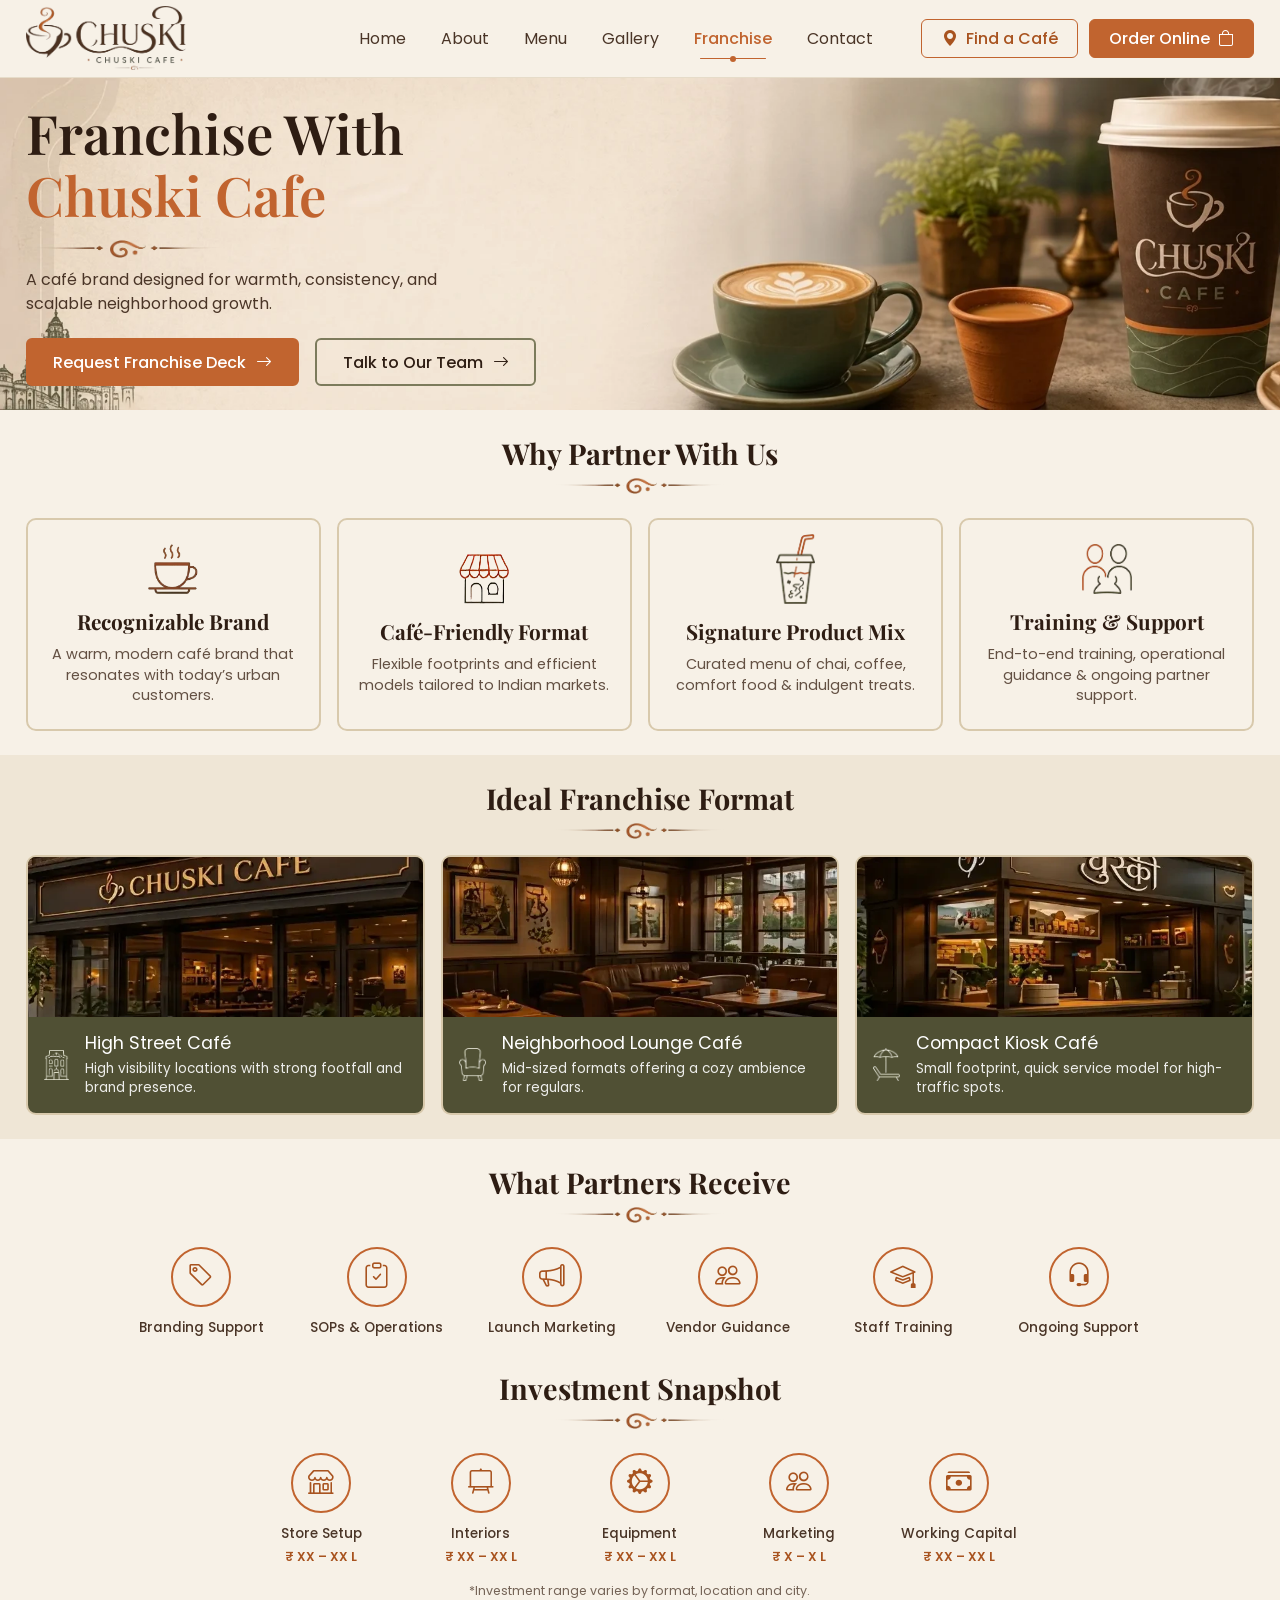
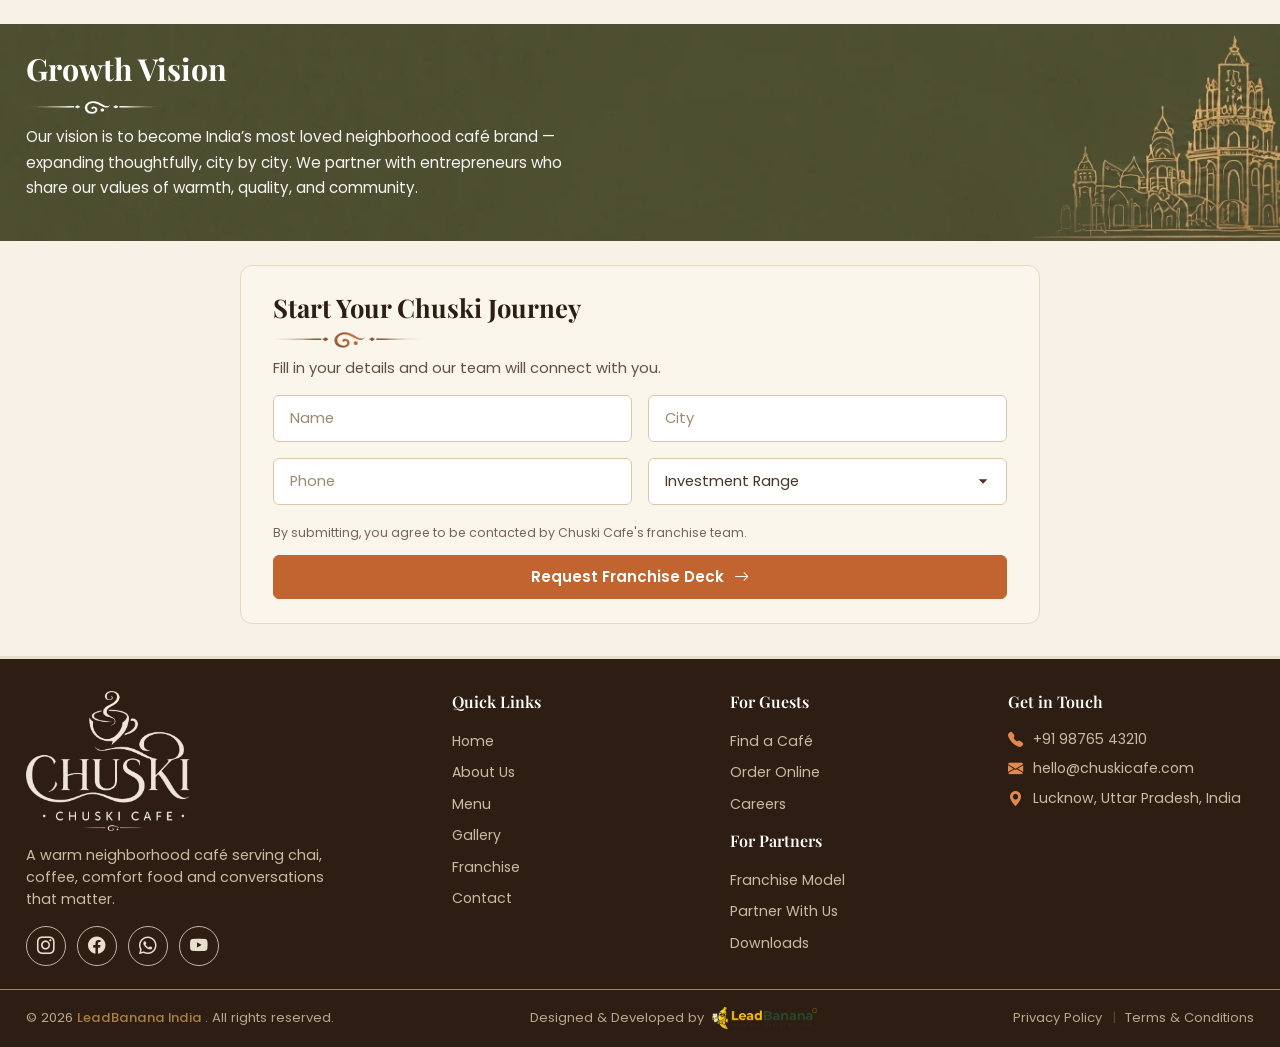
==== franchise.html @ 04b17416 "first commit" ====
<!DOCTYPE html>
<html lang="en">

<head>
    <meta charset="UTF-8">
    <meta name="viewport" content="width=device-width, initial-scale=1.0">
    <title>Franchise - Chuski Cafe</title>

    <!-- Bootstrap Icons only (no Bootstrap CSS framework) -->
    <link rel="stylesheet" href="https://cdn.jsdelivr.net/npm/bootstrap-icons@1.11.3/font/bootstrap-icons.css">

    <!-- Google Fonts -->
    <link rel="preconnect" href="https://fonts.googleapis.com">
    <link
        href="https://fonts.googleapis.com/css2?family=Playfair+Display:wght@600;700;800&family=Poppins:wght@400;500;600;700&display=swap"
        rel="stylesheet">

    <!-- Custom CSS -->
    <link rel="stylesheet" href="style.css">
</head>

<body>

    <!-- ===== HEADER ===== -->
    <header class="site-header">
        <nav class="section-container navbar">

            <!-- Logo -->
            <a class="navbar-brand" href="index.html">
                <img src="images/logo-primary.webp" alt="Chuski Cafe Logo" class="logo-img">
            </a>

            <!-- Mobile toggler -->
            <button class="navbar-toggler" id="navToggler" aria-label="Toggle navigation" aria-expanded="false"
                aria-controls="mainNav">
                <i class="bi bi-list"></i>
            </button>

            <!-- Nav links + actions -->
            <div class="navbar-collapse" id="mainNav">
                <ul class="navbar-nav">
                    <li class="nav-item"><a class="nav-link" href="index.html">Home</a></li>
                    <li class="nav-item"><a class="nav-link" href="about.html">About</a></li>
                    <li class="nav-item"><a class="nav-link" href="menu.html">Menu</a></li>
                    <li class="nav-item"><a class="nav-link" href="gallery.html">Gallery</a></li>
                    <li class="nav-item"><a class="nav-link active" href="franchise.html">Franchise</a></li>
                    <li class="nav-item"><a class="nav-link" href="contact.html">Contact</a></li>
                </ul>

                <div class="header-actions">
                    <a href="#" class="btn btn-find-cafe">
                        <i class="bi bi-geo-alt-fill"></i> Find a Café
                    </a>
                    <a href="#" class="btn btn-order-online">
                        Order Online <i class="bi bi-bag"></i>
                    </a>
                </div>
            </div>

        </nav>
    </header>

    <!-- ===== HERO SECTION ===== -->
    <section class="hero-section">
        <div class="section-container hero-inner">
            <div class="hero-text">
                <h1>Franchise With <br> <span class="text-accent">Chuski Cafe</span></h1>
                <div class="hero-bottom-prop">
                    <img src="images/prop-bottom.webp" alt="">
                </div>
                <p class="hero-desc">
                    A café brand designed for warmth, consistency, and scalable neighborhood growth.
                </p>
                <div class="hero-buttons">
                    <a href="#journey-form" class="btn btn-explore">
                        Request Franchise Deck <i class="bi bi-arrow-right"></i>
                    </a>
                    <a href="#" class="btn btn-franchise">
                        Talk to Our Team <i class="bi bi-arrow-right"></i>
                    </a>
                </div>
            </div>
            <div class="hero-image-space"><!-- hero background image shows here --></div>
        </div>
    </section>

    <!-- ===== Why Partner With Us ===== -->
    <section class="why-section">
        <div class="section-container">

            <h2 class="section-heading">Why Partner With Us</h2>
            <div class="head-bottom-prop">
                <img src="images/prop-bottom.webp" alt="">
            </div>

            <div class="why-grid what-stand-grid">

                <!-- Card 1 -->
                <div class="why-card">
                    <span class="why-icon">
                        <img src="images/about-stand-icon-3.webp" alt="">
                    </span>
                    <h3>Recognizable Brand</h3>
                    <p>A warm, modern café brand that resonates with today’s urban customers.</p>
                </div>

                <!-- Card 2 -->
                <div class="why-card">
                    <span class="why-icon">
                        <img src="images/icon-shop.webp" alt="">
                    </span>
                    <h3>Café-Friendly Format</h3>
                    <p>Flexible footprints and efficient models tailored to Indian markets.</p>
                </div>

                <!-- Card 3 -->
                <div class="why-card">
                    <span class="why-icon why-icon-cup">
                        <img src="images/why-icons-2.webp" alt="">
                    </span>
                    <h3>Signature Product Mix</h3>
                    <p>Curated menu of chai, coffee, comfort food & indulgent treats.</p>
                </div>

                <!-- Card 4 -->
                <div class="why-card">
                    <span class="why-icon">
                        <img src="images/why-icons-3.webp" alt="">
                    </span>
                    <h3>Training & Support</h3>
                    <p>End-to-end training, operational guidance & ongoing partner support.</p>
                </div>

            </div>
        </div>
    </section>

    <!-- ===== Ideal Franchise Format ===== -->
    <section class="menu-section">
        <div class="section-container">

            <h2 class="section-heading">Ideal Franchise Format</h2>
            <div class="head-bottom-prop">
                <img src="images/prop-bottom.webp" alt="">
            </div>

            <div class="menu-grid fr-format-grid">

                <div class="menu-card">
                    <img src="images/fr-format-1.webp" alt="Chai & Tea">
                    <div class="menu-card-content">
                        <div class="menu-icon">
                            <img src="images/fr-format-icon-1.webp" alt="">
                        </div>
                        <div>
                            <h3>High Street Café</h3>
                            <p>High visibility locations with strong footfall and brand presence.</p>
                        </div>
                    </div>
                </div>

                <div class="menu-card">
                    <img src="images/fr-format-2.webp" alt="Coffee & Coolers">
                    <div class="menu-card-content">
                        <div class="menu-icon">
                            <img src="images/fr-format-icon-2.webp" alt="">
                        </div>
                        <div>
                            <h3>Neighborhood Lounge Café</h3>
                            <p>Mid-sized formats offering a cozy ambience for regulars.</p>
                        </div>
                    </div>
                </div>

                <div class="menu-card">
                    <img src="images/fr-format-3.webp" alt="Café Bites">
                    <div class="menu-card-content">
                        <div class="menu-icon">
                            <img src="images/fr-format-icon-3.webp" alt="">
                        </div>
                        <div>
                            <h3>Compact Kiosk Café</h3>
                            <p>Small footprint, quick service model for high-traffic spots.</p>
                        </div>
                    </div>
                </div>

            </div>

        </div>
    </section>

    <!-- ===== WHAT PARTNERS RECEIVE / INVESTMENT SNAPSHOT ===== -->
    <section class="partners-section">
        <div class="section-container">

            <div class="partners-receive">
                <h2 class="section-heading">What Partners Receive</h2>
                <div class="head-bottom-prop">
                    <img src="images/prop-bottom.webp" alt="">
                </div>

                <div class="partners-grid">
                    <div class="partner-item">
                        <span class="partner-icon"><i class="bi bi-tag"></i></span>
                        <p>Branding Support</p>
                    </div>
                    <div class="partner-item">
                        <span class="partner-icon"><i class="bi bi-clipboard-check"></i></span>
                        <p>SOPs &amp; Operations</p>
                    </div>
                    <div class="partner-item">
                        <span class="partner-icon"><i class="bi bi-megaphone"></i></span>
                        <p>Launch Marketing</p>
                    </div>
                    <div class="partner-item">
                        <span class="partner-icon"><i class="bi bi-people"></i></span>
                        <p>Vendor Guidance</p>
                    </div>
                    <div class="partner-item">
                        <span class="partner-icon"><i class="bi bi-mortarboard"></i></span>
                        <p>Staff Training</p>
                    </div>
                    <div class="partner-item">
                        <span class="partner-icon"><i class="bi bi-headset"></i></span>
                        <p>Ongoing Support</p>
                    </div>
                </div>
            </div>

            <div class="investment-snapshot">
                <h2 class="section-heading">Investment Snapshot</h2>
                <div class="head-bottom-prop">
                    <img src="images/prop-bottom.webp" alt="">
                </div>

                <div class="partners-grid investment-grid">
                    <div class="partner-item">
                        <span class="partner-icon"><i class="bi bi-shop"></i></span>
                        <p>Store Setup</p>
                        <span class="partner-price">₹ XX – XX L</span>
                    </div>
                    <div class="partner-item">
                        <span class="partner-icon"><i class="bi bi-easel2"></i></span>
                        <p>Interiors</p>
                        <span class="partner-price">₹ XX – XX L</span>
                    </div>
                    <div class="partner-item">
                        <span class="partner-icon"><i class="bi bi-gear-wide-connected"></i></span>
                        <p>Equipment</p>
                        <span class="partner-price">₹ XX – XX L</span>
                    </div>
                    <div class="partner-item">
                        <span class="partner-icon"><i class="bi bi-people"></i></span>
                        <p>Marketing</p>
                        <span class="partner-price">₹ X – X L</span>
                    </div>
                    <div class="partner-item">
                        <span class="partner-icon"><i class="bi bi-cash-stack"></i></span>
                        <p>Working Capital</p>
                        <span class="partner-price">₹ XX – XX L</span>
                    </div>
                </div>

                <p class="investment-note">*Investment range varies by format, location and city.</p>
            </div>

        </div>
    </section>

    <!-- ===== Growth Vision ===== -->
    <section class="future-section fr-growth-section">
        <div class="future-overlay"></div>

        <div class="section-container future-container">

            <div class="future-content">
                <h2>Growth Vision</h2>
                <div class="head-bottom-prop">
                    <img src="images/prop-bottom-white.webp" alt="">
                </div>
                <p>Our vision is to become India’s most loved neighborhood café brand — expanding thoughtfully, city by
                    city. We partner with entrepreneurs who share our values of warmth, quality, and community.</p>
            </div>

        </div>
    </section>

    <!-- ===== START YOUR CHUSKI JOURNEY (FORM) ===== -->
    <section class="journey-section">
        <div class="section-container">
            <div class="journey-card">

                <div class="journey-intro">
                    <h2>Start Your Chuski Journey</h2>
                    <div class="head-bottom-prop">
                        <img src="images/prop-bottom.webp" alt="">
                    </div>
                    <p>Fill in your details and our team will connect with you.</p>
                </div>

                <form class="journey-form" id="journey-form">
                    <div class="journey-form-inputs">
                        <input type="text" name="name" placeholder="Name" required>
                        <input type="text" name="city" placeholder="City" required>
                        <input type="tel" name="phone" placeholder="Phone" required>
                        <select name="investment_range" required>
                            <option value="" disabled selected>Investment Range</option>
                            <option value="10-20">₹10L – ₹20L</option>
                            <option value="20-35">₹20L – ₹35L</option>
                            <option value="35-50">₹35L – ₹50L</option>
                            <option value="50+">₹50L+</option>
                        </select>
                    </div>

                    <div>
                        <p class="journey-note">By submitting, you agree to be contacted by Chuski Cafe's franchise team.
                        </p>
    
                        <button type="submit" class="btn btn-request-deck">
                            Request Franchise Deck <i class="bi bi-arrow-right"></i>
                        </button>
                    </div>
                </form>

            </div>
        </div>
    </section>

    <!-- ===== FOOTER ===== -->
    <footer class="site-footer">
        <div class="section-container footer-top">

            <div class="footer-brand">
                <img src="images/logo-secondry-2.webp" alt="Chuski Cafe Logo" class="footer-logo">
                <p>A warm neighborhood café serving chai, coffee, comfort food and conversations that matter.</p>
                <div class="social-icons">
                    <a href="#"><i class="bi bi-instagram"></i></a>
                    <a href="#"><i class="bi bi-facebook"></i></a>
                    <a href="#"><i class="bi bi-whatsapp"></i></a>
                    <a href="#"><i class="bi bi-youtube"></i></a>
                </div>
            </div>

            <div class="footer-col">
                <h4>Quick Links</h4>
                <ul>
                    <li><a href="#">Home</a></li>
                    <li><a href="#">About Us</a></li>
                    <li><a href="#">Menu</a></li>
                    <li><a href="#">Gallery</a></li>
                    <li><a href="#">Franchise</a></li>
                    <li><a href="#">Contact</a></li>
                </ul>
            </div>

            <div class="footer-col">
                <h4>For Guests</h4>
                <ul>
                    <li><a href="#">Find a Café</a></li>
                    <li><a href="#">Order Online</a></li>
                    <li><a href="#">Careers</a></li>
                </ul>
                <h4 style="margin-top: 14px;">For Partners</h4>
                <ul>
                    <li><a href="#">Franchise Model</a></li>
                    <li><a href="#">Partner With Us</a></li>
                    <li><a href="#">Downloads</a></li>
                </ul>
            </div>

            <div class="footer-col footer-contact">
                <h4>Get in Touch</h4>
                <ul class="footer-contact-list">
                    <li><i class="bi bi-telephone-fill"></i> +91 98765 43210</li>
                    <li><i class="bi bi-envelope-fill"></i> hello@chuskicafe.com</li>
                    <li><i class="bi bi-geo-alt-fill"></i> Lucknow, Uttar Pradesh, India</li>
                </ul>
            </div>

        </div>

        <div class="footer-bottom">
            <div class="section-container footer-bottom-inner">
                <!-- Left: copyright -->
                <p>
                    © 2026
                    <a href="https://leadbanana.in/" target="_blank" rel="noopener noreferrer"
                        class="footer-bottom-link">
                        LeadBanana India
                    </a>
                    . All rights reserved.
                </p>

                <!-- Middle: developed by -->
                <a href="https://leadbanana.in/" target="_blank" rel="noopener noreferrer"
                    class="footer-bottom-developedBy">
                    <p>Designed & Developed by</p>
                    <img src="images/leadbanana-logo.webp" alt="LeadBanana" />
                </a>
                <div class="footer-legal">
                    <a href="#">Privacy Policy</a>
                    <span>|</span>
                    <a href="#">Terms &amp; Conditions</a>
                </div>
            </div>
        </div>
    </footer>


    <!-- for navbar toggle -->
    <script>
        const navToggler = document.getElementById('navToggler');
        const mainNav = document.getElementById('mainNav');

        navToggler.addEventListener('click', () => {
            mainNav.classList.toggle('show');
            const expanded = mainNav.classList.contains('show');
            navToggler.setAttribute('aria-expanded', expanded);
        });

        // Close mobile menu when a nav link is clicked
        document.querySelectorAll('#mainNav .nav-link').forEach(link => {
            link.addEventListener('click', () => {
                mainNav.classList.remove('show');
                navToggler.setAttribute('aria-expanded', 'false');
            });
        });
    </script>
</body>

</html>
---- style.css ----
/* =========================================
   CHUSKI CAFE — Root Variables
========================================= */
:root {
  --cream: #F7F1E7;
  --cream-dark: #EFE6D6;
  --brown-dark: #2E1D13;
  --brown-text: #4A3527;
  --terracotta: #C1642F;
  --terracotta-dark: #A8531F;
  --terracotta-light: #E08A4F;
  --white: #FFFFFF;

  --font-display: 'Playfair Display', serif;
  --font-body: 'Poppins', sans-serif;
}

* {
  box-sizing: border-box;
}

body {
  font-family: var(--font-body);
  color: var(--brown-text);
  margin: 0;
  padding: 0;
  overflow-x: hidden;
}

a {
  text-decoration: none;
}

ul {
  list-style: none;
  margin: 0;
  padding: 0;
}

img {
  max-width: 100%;
  display: block;
}

.btn {
  cursor: pointer;
  border: none;
  font-family: var(--font-body);
}

/* ---------- Layout container ---------- */
.section-container {
  width: 96%;
  max-width: 1350px;
  margin: auto;
}

.section-heading {
  font-family: var(--font-display);
  font-weight: 700;
  font-size: 1.8rem;
  color: var(--brown-dark);
  text-align: center;
  margin: 0 0 0.4rem;
}
 
.head-bottom-prop {
    width: 170px;
    margin: auto;
}

.head-bottom-prop img {
    width: 100%;
}

#journey-form {
  scroll-behavior: smooth;
  scroll-margin-top: 140px;
}

/* =========================================
   HEADER
========================================= */
.site-header {
  background-color: var(--cream);
  border-bottom: 1px solid #e6dcc9;
  position: relative;
  z-index: 100;
}

.navbar {
  display: flex;
  align-items: center;
  justify-content: space-between;
  flex-wrap: wrap;
  padding: 0.4rem 0;
  position: relative;
}

.navbar-brand {
  display: flex;
  align-items: center;
  order: 1;
}

.logo-img {
  height: 64px;
  width: auto;
  object-fit: contain;
}

/* Nav collapse wrapper (links + actions) */
.navbar-collapse {
  display: flex;
  align-items: center;
  justify-content: flex-end;
  gap: 2rem;
  flex: 1;
  order: 2;
}

.navbar-nav {
  display: flex;
  align-items: center;
  gap: 0.2rem;
}

.nav-link {
  font-family: var(--font-body);
  font-weight: 400;
  font-size: 1rem;
  color: var(--brown-text);
  padding: 0.4rem 1rem;
  position: relative;
  transition: all 0.25s ease;
  display: inline-block;
}

.nav-link:hover {
  color: var(--terracotta);
}

.nav-link.active {
  color: var(--terracotta);
  font-weight: 500;
}

.nav-link.active::after {
  content: "";
  position: absolute;
  left: 50%;
  bottom: -2px;
  transform: translateX(-50%);
  width: 60%;
  height: 1px;
  background-color: var(--terracotta);
  border-radius: 2px;
}

.nav-link.active::before {
  content: "";
  position: absolute;
  left: 50%;
  bottom: -4.5px;
  transform: translateX(-50%);
  width: 6px;
  height: 6px;
  background-color: var(--terracotta);
  border-radius: 50%;
}

/* Header action buttons */
.header-actions {
  display: flex;
  align-items: center;
  gap: 0.7rem;
}

.btn-find-cafe {
  border: 1px solid var(--terracotta);
  color: var(--terracotta-dark);
  background: transparent;
  font-weight: 500;
  font-size: 1rem;
  padding: 0.4rem 1.2rem;
  border-radius: 6px;
  display: inline-flex;
  align-items: center;
  gap: 0.5rem;
  white-space: nowrap;
  transition: all 0.25s ease;
}

.btn-find-cafe:hover {
  background-color: var(--terracotta);
  color: var(--white);
}

.btn-order-online {
  background-color: var(--terracotta);
  color: var(--white);
  font-weight: 500;
  font-size: 1rem;
  padding: 0.4rem 1.2rem;
  border-radius: 6px;
  display: inline-flex;
  align-items: center;
  justify-content: center;
  gap: 0.5rem;
  white-space: nowrap;
  transition: all 0.25s ease;
  border: 1px solid var(--terracotta);
}

.btn-order-online:hover {
  background-color: var(--terracotta-dark);
  border-color: var(--terracotta-dark);
  color: var(--white);
}

/* Mobile toggler button (hidden on desktop) */
.navbar-toggler {
  display: none;
  border: none;
  font-size: 1.8rem;
  color: var(--terracotta-dark);
  background: transparent;
  padding: 0.2rem 0.4rem;
  order: 3;
  z-index: 10;
}


@media (max-width: 1100px) {
  .navbar-toggler {
    display: block;
  }

  /* Collapse menu drops to its own full-width row instead of
     squeezing into the same row as the logo + toggler */
  .navbar-collapse {
    display: none;
    flex-direction: column;
    align-items: stretch;
    gap: 1rem;
    width: 100%;
    flex: 0 0 100%;
    background-color: var(--cream);
    padding: 1rem 0.5rem 1.5rem;
    border-top: 1px solid #e6dcc9;
    margin-top: 0.8rem;
    order: 4;
  }

  .navbar-collapse.show {
    display: flex;
  }

  .navbar-nav {
    flex-direction: column;
    align-items: center;
    gap: 0.2rem;
    width: 100%;
  }

  .header-actions {
    flex-direction: column;
    align-items: stretch;
    width: 100%;
  }

  .header-actions .btn {
    justify-content: center;
  }

}



@media (max-width: 570px) {
  .logo-img {
    height: 44px;
  }
}










/* =========================================
   HERO SECTION
========================================= */
.hero-section {
  background-image: url("images/hero-back.webp");
  background-repeat: no-repeat;
  background-size: cover;
  background-position: left center;
}

.hero-inner {
  display: flex;
  align-items: center;
}

.hero-text {
  width: 100%;
  max-width: 600px;
  padding: 1.5rem 0;
  z-index: 2;
}

.hero-image-space {
  flex: 1;
}

.hero-text h1 {
  font-family: var(--font-display);
  font-weight: 600;
  font-size: 3.4rem;
  line-height: 1.15;
  color: var(--brown-dark);
  margin: 0 0 0.8rem;
}

.text-accent {
  color: var(--terracotta);
}

.hero-bottom-prop {
    width: 200px;
}

.hero-bottom-prop img {
    width: 100%;
}

.hero-desc {
  font-size: 1rem;
  color: var(--brown-text);
  line-height: 1.5;
  max-width: 450px;
  margin: 0.6rem 0 1.4rem;
}

.hero-desc strong {
  color: var(--brown-dark);
  font-weight: 600;
}

.hero-buttons {
  display: flex;
  flex-wrap: wrap;
  gap: 1rem;
}

.btn-explore {
  background-color: var(--terracotta);
  color: var(--white);
  font-weight: 500;
  padding: 0.6rem 1.6rem;
  border-radius: 6px;
  display: inline-flex;
  align-items: center;
  gap: 0.6rem;
  border: 2px solid var(--terracotta);
  transition: all 0.25s ease;
}

.btn-explore:hover {
  background-color: var(--terracotta-dark);
  border-color: var(--terracotta-dark);
  color: var(--white);
}

.btn-franchise {
  background-color: transparent;
  color: var(--brown-dark);
  font-weight: 500;
  padding: 0.6rem 1.6rem;
  border-radius: 6px;
  display: inline-flex;
  align-items: center;
  gap: 0.6rem;
  border: 2px solid #6d6d4ce1;
  transition: all 0.25s ease;
}

.btn-franchise:hover {
  background-color: #6d6d4ce1;
  color: var(--white);
}

/* =========================================
   RESPONSIVE
========================================= */
@media (max-width: 1200px) {
    .hero-section {
        background-position: -150px center;
    }
}

@media (max-width: 700px) {

    .hero-section {
        background-image: none;
        background: #F0E0CF;
    }

  .hero-inner {
    flex-direction: column;
    min-height: auto;
  }

  .hero-text {
    text-align: center;
    padding: 1.5rem 0;
    max-width: 100%;
  }

  .hero-text h1 {
    font-size: 2.4rem;
  }

  .hero-desc {
    max-width: 100%;
    margin-left: auto;
    margin-right: auto;
  }

  .hero-bottom-prop {
    margin: auto;
    }
  .hero-buttons {
    justify-content: center;
  }

  .hero-image-space {
    display: none;
  }
}

@media (max-width: 440px) {

  .hero-text h1 {
    font-size: 1.9rem;
  }

  .hero-desc {
    font-size: 0.95rem;
  }

  .btn-explore,
  .btn-franchise {
    width: 100%;
    justify-content: center;
  }

  .hero-buttons {
    flex-direction: column;
    max-width: 230px;
    margin: auto;
  }
}












/* =========================================
   WHY CHUSKI CAFE
========================================= */
.why-section {
  background-color: var(--cream);
  padding: 1.5rem 0;
}

 
.why-grid {
  display: grid;
  grid-template-columns: repeat(3, 1fr);
  gap: 1rem;
  position: relative;
  margin-top: 1.5rem;
}
 
.why-card {
  background-color: transparent;
  border: 2px solid #d8c9ac;
  border-radius: 10px;
  padding: 1.5rem 1rem;
  text-align: center;
  position: relative;
  display: flex;
  flex-direction: column;
  align-items: center;
  justify-content: center;
}
 
.why-icon {
  max-width: 50px;
  height: 50px;
  margin-bottom: 0.8rem;
}

.why-icon-cup {
    height: 70px;
    margin-top: -20px;
}
 
.why-icon img {
  width: 100%;
  height: 100%;
}
 
.why-card h3 {
  font-family: var(--font-display);
  font-weight: 700;
  font-size: 1.3rem;
  color: var(--brown-dark);
  margin: 0 0 0.6rem;
}
 
.why-card p {
  font-size: 0.90rem;
  line-height: 1.4;
  color: var(--brown-text);
  opacity: 0.85;
  margin: 0;
  max-width: 260px;
  margin-inline: auto;
}
 
@media (max-width: 600px) {
  .why-grid {
    grid-template-columns: 1fr;
  }
 
}













/* =========================================
   EXPLORE OUR MENU
========================================= */
.menu-section {
  background-color: var(--cream-dark);
  padding: 1.5rem 0;
}
 
.menu-grid {
  display: grid;
  grid-template-columns: repeat(4, 1fr);
  gap: 1rem;
  margin-top: 1rem;
position: relative;
}

.menu-card {
    position: relative;
    border-radius: 10px;
  border: 2px solid #d8c9ac;
  background: #505034;
  overflow: hidden;
  display: flex;
  flex-direction: column;
}

.menu-card img {
  width: 100%;
  height: 100%;
  object-fit: cover;
  height: 160px;
}
 
.menu-card-content {
  padding: 1rem 1rem;
  color: var(--white);
  display: flex;
  align-items: center;
  gap: 1rem;
}
 
.menu-icon {
  height: 40px;
  max-width: 40px;
}

.menu-icon img {
    width: 100%;
    height: 100%;
    object-fit: contain;
}
 
.menu-card-content h3 {
  font-weight: 400;
  font-size: 1.1rem;
  margin: 0 0 0.3rem;
  line-height: 1.2;
}
 
.menu-card-content p {
  font-size: 0.85rem;
  line-height: 1.4;
  margin: 0;
  opacity: 0.9;
}
 
.view-menu-link {
  display: flex;
  align-items: center;
  justify-content: center;
  gap: 0.5rem;
  width: fit-content;
  margin: 1.5rem auto 0;
  color: var(--terracotta-dark);
  font-weight: 600;
  font-size: 1rem;
  transition: all 0.25s ease;
  padding-bottom: 1px;
  border-bottom: 1px solid transparent;
}
 
.view-menu-link:hover {
  color: var(--terracotta);
  border-bottom: 1px solid var(--terracotta);
}
 
@media (max-width: 900px) {
  .menu-grid {
    grid-template-columns: repeat(2, 1fr);
  }
}
 
@media (max-width: 480px) {
  .menu-heading {
    font-size: 1.6rem;
  }
 
  .menu-grid {
    grid-template-columns: 1fr;
  }
}















/* =========================================
   LUCKNOW ROOTS / BUILT TO GROW
========================================= */
.roots-section {
  position: relative;
  background-image: url("images/home-franchise-back.webp");
  background-size: cover;
  background-position: center;
  overflow: hidden;
}
  
.roots-container {
  position: relative;
  z-index: 2;
  display: flex;
  align-items: center;
}
 
.roots-block {
  flex: 1;
  padding: 1rem 0rem;
  color: var(--white);
}
 
.roots-left {
  padding-left: 0;
}

.roots-right-inner {
    padding-left: 40px;
}
 
.roots-block h2 {
  font-family: var(--font-display);
  font-weight: 500;
  font-size: 1.3rem;
  margin: 0 0 0.4rem;
}

.head-bottom-prop-inner {
    margin-left: 0;
    width: 130px;
}
 
.roots-block p {
  font-size: 0.92rem;
  line-height: 1.4;
  max-width: 90%;
  opacity: 0.8;
  margin: 0.4rem 0 1rem;
}
 
.roots-block .btn {
  display: inline-flex;
  align-items: center;
  gap: 0.5rem;
  background: transparent;
  border: 1px solid rgba(255, 255, 255, 0.7);
  color: var(--white);
  font-weight: 500;
  font-size: 0.92rem;
  padding: 0.5rem 1.3rem;
  border-radius: 6px;
  transition: all 0.25s ease;
}
 
.roots-block .btn:hover {
  background-color: var(--white);
  color: var(--brown-dark);
}
 
/* Center franchise badge image, overlapping both halves */
.roots-badge {
  position: relative;
  z-index: 3;
  flex: 0 0 auto;
  width: 180px;
}
 
.roots-badge img {
  width: 100%;
  height: auto;
  display: block;
}
 

 
@media (max-width: 800px) {
    .roots-section {
        background: none;
}

  .roots-container {
    flex-direction: column;
    text-align: center;
    width: 100%;
  }
 

  .roots-left {
    background: #505234;
  }
 
  .roots-right {
    background: #A94E18;
  }

  .roots-right-inner {
    padding-left: 0px;
}
 
  .head-bottom-prop-inner {
    margin: auto;
}

  .roots-block p {
    margin-left: auto;
    margin-right: auto;
  }
 
  .roots-badge {
    width: 130px;
    margin: -1.5rem auto;
  }
}
















/* =========================================
   FOOTER
========================================= */
.site-footer {
  background-color: #2E1D13;
  color: #E9DFCF;
  border-top: 3px solid #E9DFCF;
}
 
.footer-top {
  display: grid;
  grid-template-columns: 1.6fr 1fr 1fr 1fr;
  gap: 2rem;
  padding: 2rem 0 1.4rem;
}
 
.footer-logo {
  height: 140px;
  width: auto;
  margin-bottom: 0.9rem;
}
 
.footer-brand p {
  font-size: 0.9rem;
  line-height: 1.5;
  color: #C9BBA3;
  margin: 0;
  max-width: 300px;
}
 
 
.social-icons {
  display: flex;
  gap: 0.7rem;
  margin-top: 1rem;
}
 
.social-icons a {
  width: 40px;
  height: 40px;
  border: 1px solid #c4b4a5;
  border-radius: 50%;
  display: flex;
  align-items: center;
  justify-content: center;
  color: #E9DFCF;
  font-size: 1.1rem;
  transition: all 0.25s ease;
}
 
.social-icons a:hover {
  background-color: var(--terracotta);
  border-color: var(--terracotta);
  color: var(--white);
}


.footer-col h4 {
  font-family: var(--font-display);
  font-size: 1rem;
  font-weight: 600;
  color: var(--white);
  text-underline-offset: 5px;
  text-decoration-color: rgba(255,255,255,0.3);
  margin: 0 0 1rem;
}
 
.footer-col ul {
  display: flex;
  flex-direction: column;
  gap: 0.4rem;
}
 
.footer-col ul li a {
  color: #C9BBA3;
  font-size: 0.88rem;
  transition: color 0.25s ease;
}
 
.footer-col ul li a:hover {
  color: var(--terracotta-light);
}

 
.footer-contact-list li {
  display: flex;
  align-items: center;
  gap: 0.6rem;
  font-size: 0.88rem;
  color: #C9BBA3;
}
 
.footer-contact-list li i {
  color: var(--terracotta-light);
  font-size: 0.95rem;
}






 
.footer-bottom {
  border-top: 1px solid #9d866e;
}
 
.footer-bottom-inner {
  display: flex;
  align-items: center;
  justify-content: space-between;
  padding: 1.1rem 0;
  flex-wrap: wrap;
  gap: 0.8rem;
}
 
.footer-bottom-inner p {
  font-size: 0.82rem;
  color: #B7A78D;
  margin: 0;
}


.footer-bottom-link {
    color: #a78143;
    font-weight: 500;
    transition: all 0.3s ease;
}

.footer-bottom-link:hover {
    color: var(--terracotta-light);
}

.footer-bottom-developedBy {
    display: flex;
    align-items: center;
    gap: 8px;
}

.footer-bottom-developedBy p {
    transition: all 0.3s ease;
}

.footer-bottom-developedBy:hover p {
    color: var(--terracotta-light);
}

.footer-bottom-developedBy img {
    height: 22px;
}

.footer-legal {
  display: flex;
  align-items: center;
  gap: 0.6rem;
  font-size: 0.82rem;
}
 
.footer-legal a {
  color: #B7A78D;
  transition: color 0.25s ease;
}
 
.footer-legal a:hover {
  color: var(--terracotta-light);
}
 
.footer-legal span {
  color: #5a4633;
}
 
@media (max-width: 700px) {
  .footer-top {
    grid-template-columns: 1fr 1fr;
  }
 
}
 
@media (max-width: 440px) {
  .footer-top {
    grid-template-columns: 1fr;
    text-align: left;
  }
 
 
  .footer-bottom-inner {
    flex-direction: column;
    text-align: center;
  }
}



































/* =========================================
   about page
========================================= */

.about-hero-section {
  background-image: url("images/about-hero-back.webp");
}

.about-hero-section .hero-text {
  width: 100%;
  max-width: 600px;
  padding: 1.5rem 0;
  z-index: 2;
}


.hero-badge {
  font-size: 0.95rem;
  font-weight: 600;
  margin-bottom: 4px;
}

.about-hero-section .hero-bottom-prop {
  width: 120px;
  height: 10px;
  margin-left: -10px;
}

.about-hero-section .hero-desc {
  margin-bottom: 0;
  max-width: 520px;
}

.about-hero-section h2 {
  font-size: 1.2rem;
  font-weight: 600;
  font-family: var(--font-display);
  color: #454722;
  letter-spacing: 0.5px;
}



@media (max-width: 700px) {

    .about-hero-section {
        background-image: none;
        background: #F0E0CF;
    }

    .about-hero-section .hero-bottom-prop {
      margin: auto;
    }

}










.what-stand-grid {
  grid-template-columns: repeat(4, 1fr);
}

.what-stand-card-footer {
  height: 2px;
  width: 80px;
  background: var(--terracotta);
  margin-top: 20px;
}

.what-stand-card-footer::before {
  content: "";
  position: absolute;
  left: 50%;
  margin-top: -3px;
  transform: translateX(-50%);
  width: 8px;
  height: 8px;
  background-color: var(--terracotta);
  border-radius: 50%;
}


@media (max-width: 800px) {
  .what-stand-grid {
    grid-template-columns: 1fr 1fr;
  }
 
}

@media (max-width: 440px) {
  .what-stand-grid {
    grid-template-columns: 1fr;
  }
 
}








/* about-experience */

.about-exp-btn {
  display: flex;
  align-items: center;
  justify-content: center;
  gap: 0.5rem;
  width: fit-content;
  margin: 1.5rem auto 0;
  background: var(--terracotta);
  color: #fff;
  padding: 0.4rem 1.4rem;
  border: 2px solid var(--terracotta);
  border-radius: 4px;
  font-weight: 500;
  font-size: 1rem;
  transition: all 0.25s ease;
}

.about-exp-btn:hover {
  background: transparent;
  color: var(--terracotta);
}












/* =========================================
   BUILT FOR TODAY / READY FOR TOMORROW
========================================= */
.future-section {
  position: relative;
  background-image: url("images/built-today-back.webp");
  background-size: cover;
  background-position: left center;
  overflow: hidden;
}
 
 
.future-container {
  position: relative;
  z-index: 2;
  display: flex;
  align-items: center;
  gap: 3rem;
  padding: 1.5rem 0;
}
 
.future-badge {
  flex: 0 0 auto;
  width: 190px;
}
 
.future-badge img {
  width: 100%;
  height: auto;
  display: block;
}
 
.future-content {
  flex: 1;
  color: var(--white);
}
 
.future-content h2 {
  font-family: var(--font-display);
  font-weight: 700;
  font-size: 1.9rem;
  margin: 0 0 0.8rem;
}
 
.future-content p {
  font-size: 0.95rem;
  line-height: 1.7;
  max-width: 560px;
  opacity: 0.94;
  margin: 0 0 1rem;
}
 
.btn-franchise-with-us {
  display: inline-flex;
  align-items: center;
  gap: 0.5rem;
  background: transparent;
  border: 1.5px solid rgba(255, 255, 255, 0.75);
  color: var(--white);
  font-weight: 500;
  font-size: 0.92rem;
  padding: 0.5rem 1.4rem;
  border-radius: 6px;
  transition: all 0.25s ease;
}
 
.btn-franchise-with-us:hover {
  background-color: var(--white);
  color: var(--terracotta-dark);
}
 
@media (max-width: 600px) {
  .future-container {
    flex-direction: column;
    text-align: center;
    gap: 1rem;
  }
 
  .future-badge {
    width: 180px;
  }
 
  .future-content p {
    margin-left: auto;
    margin-right: auto;
  }
}

































/* franchise page */

.fr-format-grid {
  grid-template-columns: repeat(3, 1fr);
}
 
@media (max-width: 700px) {
 
  .fr-format-grid {
    grid-template-columns: 1fr;
  }
}













/* =========================================
   WHAT PARTNERS RECEIVE / INVESTMENT SNAPSHOT
========================================= */
.partners-section {
  background-color: var(--cream);
  padding: 1.5rem 0;
}


.investment-snapshot {
  margin-top: 2rem;
}


.partners-grid {
  display: grid;
  grid-template-columns: repeat(6, 1fr);
  gap: 1rem;
  margin: 0 6rem;
  margin-top: 1.5rem;
}

.investment-grid {
  grid-template-columns: repeat(5, 1fr);
  margin: 0 14rem;
  margin-top: 1.5rem;
}
 
.partner-item {
  display: flex;
  flex-direction: column;
  align-items: center;
}
 
.partner-icon {
  width: 60px;
  height: 60px;
  border-radius: 50%;
  border: 2px solid var(--terracotta);
  display: flex;
  align-items: center;
  justify-content: center;
  font-size: 1.6rem;
  color: var(--terracotta-dark);
  margin-bottom: 0.7rem;
}
 
.partner-item p {
  font-size: 0.85rem;
  font-weight: 500;
  color: var(--brown-text);
  margin: 0;
  line-height: 1.4;
  text-align: center;
}
 
.partner-price {
  font-size: 0.78rem;
  color: var(--terracotta-dark);
  font-weight: 600;
  margin-top: 0.3rem;
  text-align: center;
}
 
.investment-note {
  font-size: 0.78rem;
  color: var(--brown-text);
  opacity: 0.75;
  text-align: left;
  margin: 1rem 0 0;
  text-align: center;
}
 

@media (max-width: 1100px) {
  .partners-grid {
  margin: 0 0rem;
  margin-top: 1.5rem;
}
}

@media (max-width: 480px) {
  .partners-grid {
    grid-template-columns: repeat(3, 1fr);
  }
 
  .partner-icon {
    width: 52px;
    height: 52px;
    font-size: 1.2rem;
  }
}













.fr-growth-section {
  background-image: url("images/fr-growth-back.webp");
}
.fr-growth-section .head-bottom-prop {
  margin-left: 0;
  margin-bottom: 0.6rem;
  width: 140px;
}


@media (max-width: 600px) {
  .fr-growth-section .head-bottom-prop {
    margin: auto;
  margin-bottom: 0.6rem;
}
}











/* =========================================
   START YOUR CHUSKI JOURNEY (FORM)
========================================= */
.journey-section {
  background-color: var(--cream);
  padding: 1.5rem 0 2rem;
}
 
.journey-card {
  border: 1px solid #e6d9bd;
  border-radius: 12px;
  background-color: #FBF6EC;
  padding: 1.5rem 2rem;
  max-width: 800px;
  margin: 0 auto;
}
 
.journey-intro h2 {
  font-family: var(--font-display);
  font-weight: 700;
  font-size: 1.6rem;
  color: var(--brown-dark);
  margin: 0 0 0.5rem;
}

.journey-intro .head-bottom-prop {
  margin-left: -10px;
  margin-bottom: 10px;
}
 
.journey-intro p {
  font-size: 0.92rem;
  color: var(--brown-text);
  opacity: 0.85;
  margin: 0 0 1rem;
}
 
.journey-form {
  display: flex;
  flex-direction: column;
  gap: 1rem;
}

.journey-form-inputs {
  display: grid;
  grid-template-columns: 1fr 1fr;
  gap: 1rem;
}
 
.journey-form input,
.journey-form select {
  width: 100%;
  border: 1px solid #d8c9ac;
  background-color: var(--white);
  border-radius: 6px;
  padding: 0.75rem 1rem;
  font-family: var(--font-body);
  font-size: 0.92rem;
  color: var(--brown-text);
}
 
.journey-form select {
  appearance: none;
  background-image: url("data:image/svg+xml,%3Csvg xmlns='http://www.w3.org/2000/svg' width='14' height='14' viewBox='0 0 16 16'%3E%3Cpath fill='%234A3527' d='M8 11L3 6h10z'/%3E%3C/svg%3E");
  background-repeat: no-repeat;
  background-position: right 1rem center;
  cursor: pointer;
}
 
.journey-form input::placeholder {
  color: #9c8a72;
}
 
.journey-form input:focus,
.journey-form select:focus {
  outline: none;
  border-color: var(--terracotta);
}
 
.journey-note {
  font-size: 0.78rem;
  color: var(--brown-text);
  opacity: 0.75;
  margin: 0.2rem 0 0.8rem;
}
 
.btn-request-deck {
  width: 100%;
  background-color: var(--terracotta);
  color: var(--white);
  font-weight: 600;
  font-size: 0.95rem;
  padding: 0.6rem 1.4rem;
  border-radius: 6px;
  border: 1.5px solid var(--terracotta);
  display: inline-flex;
  align-items: center;
  justify-content: center;
  gap: 0.6rem;
  cursor: pointer;
  transition: all 0.25s ease;
}
 
.btn-request-deck:hover {
  background-color: var(--terracotta-dark);
  border-color: var(--terracotta-dark);
}
 
@media (max-width: 570px) {
  .journey-card {
    padding: 1.8rem 1.4rem;
  }
 
  .journey-intro h2 {
    font-size: 1.35rem;
  }
}

@media (max-width: 570px) {
  .journey-form-inputs {
    grid-template-columns: 1fr;
  }
}
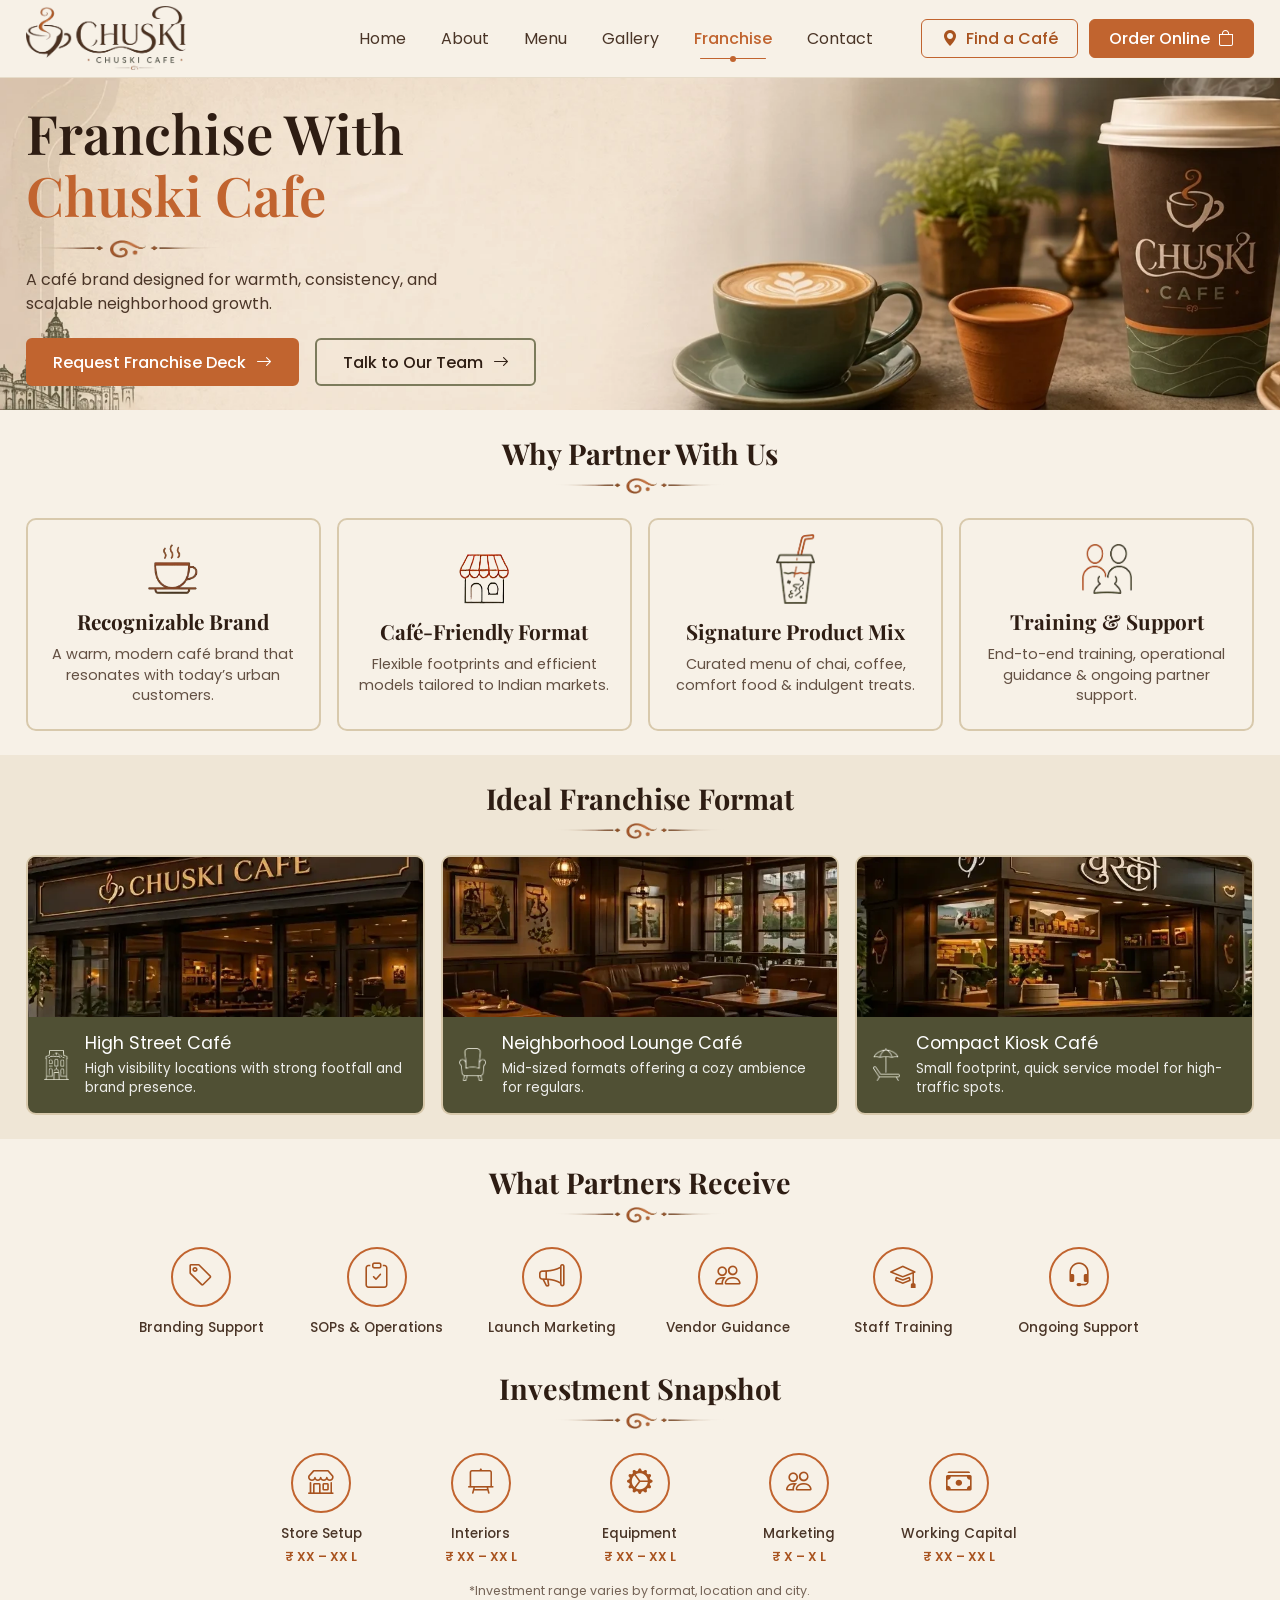
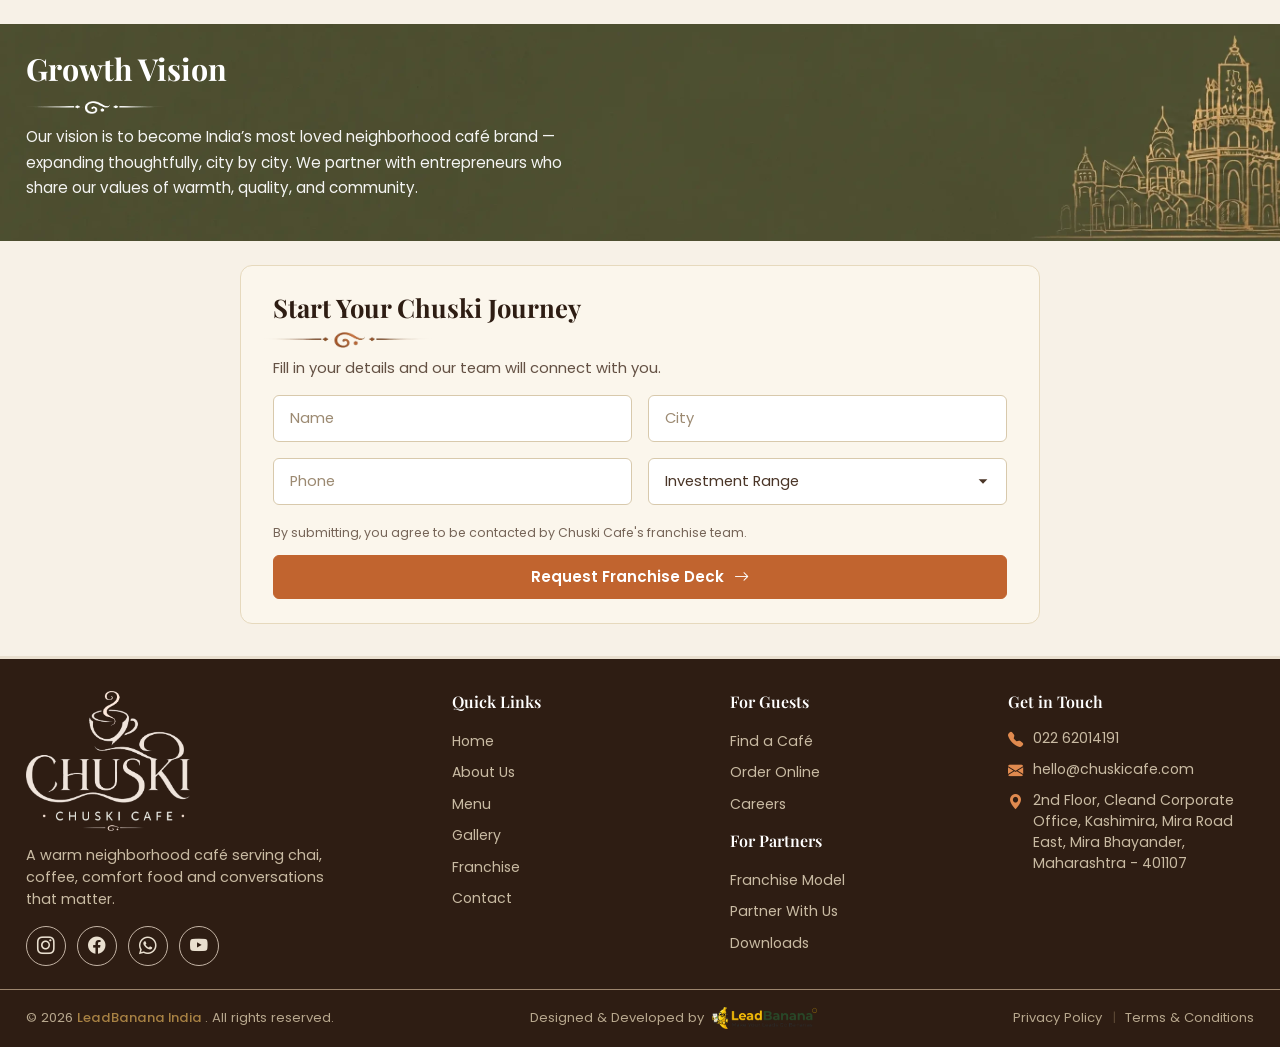
==== commit 5a936c7a: "first commit" ====
--- a/franchise.html
+++ b/franchise.html
@@ -5,6 +5,7 @@
     <meta charset="UTF-8">
     <meta name="viewport" content="width=device-width, initial-scale=1.0">
     <title>Franchise - Chuski Cafe</title>
+    <link rel="icon" type="image/x-icon" href="images/favicon.webp">
 
     <!-- Bootstrap Icons only (no Bootstrap CSS framework) -->
     <link rel="stylesheet" href="https://cdn.jsdelivr.net/npm/bootstrap-icons@1.11.3/font/bootstrap-icons.css">
@@ -48,10 +49,10 @@
                 </ul>
 
                 <div class="header-actions">
-                    <a href="#" class="btn btn-find-cafe">
+                    <a href="contact.html#FindCafe" class="btn btn-find-cafe">
                         <i class="bi bi-geo-alt-fill"></i> Find a Café
                     </a>
-                    <a href="#" class="btn btn-order-online">
+                    <a href="menu.html" class="btn btn-order-online">
                         Order Online <i class="bi bi-bag"></i>
                     </a>
                 </div>
@@ -75,7 +76,7 @@
                     <a href="#journey-form" class="btn btn-explore">
                         Request Franchise Deck <i class="bi bi-arrow-right"></i>
                     </a>
-                    <a href="#" class="btn btn-franchise">
+                    <a href="contact.html#get-in-touch" class="btn btn-franchise">
                         Talk to Our Team <i class="bi bi-arrow-right"></i>
                     </a>
                 </div>
@@ -136,7 +137,7 @@
     </section>
 
     <!-- ===== Ideal Franchise Format ===== -->
-    <section class="menu-section">
+    <section class="menu-section" id="FranchiseModel">
         <div class="section-container">
 
             <h2 class="section-heading">Ideal Franchise Format</h2>
@@ -314,9 +315,10 @@
                     </div>
 
                     <div>
-                        <p class="journey-note">By submitting, you agree to be contacted by Chuski Cafe's franchise team.
+                        <p class="journey-note">By submitting, you agree to be contacted by Chuski Cafe's franchise
+                            team.
                         </p>
-    
+
                         <button type="submit" class="btn btn-request-deck">
                             Request Franchise Deck <i class="bi bi-arrow-right"></i>
                         </button>
@@ -332,7 +334,9 @@
         <div class="section-container footer-top">
 
             <div class="footer-brand">
-                <img src="images/logo-secondry-2.webp" alt="Chuski Cafe Logo" class="footer-logo">
+                <a href="index.html">
+                    <img src="images/logo-secondry-2.webp" alt="Chuski Cafe Logo" class="footer-logo">
+                </a>
                 <p>A warm neighborhood café serving chai, coffee, comfort food and conversations that matter.</p>
                 <div class="social-icons">
                     <a href="#"><i class="bi bi-instagram"></i></a>
@@ -345,36 +349,54 @@
             <div class="footer-col">
                 <h4>Quick Links</h4>
                 <ul>
-                    <li><a href="#">Home</a></li>
-                    <li><a href="#">About Us</a></li>
-                    <li><a href="#">Menu</a></li>
-                    <li><a href="#">Gallery</a></li>
-                    <li><a href="#">Franchise</a></li>
-                    <li><a href="#">Contact</a></li>
+                    <li><a href="index.html">Home</a></li>
+                    <li><a href="about.html">About Us</a></li>
+                    <li><a href="menu.html">Menu</a></li>
+                    <li><a href="gallery.html">Gallery</a></li>
+                    <li><a href="franchise.html">Franchise</a></li>
+                    <li><a href="contact.html">Contact</a></li>
                 </ul>
             </div>
 
             <div class="footer-col">
                 <h4>For Guests</h4>
                 <ul>
-                    <li><a href="#">Find a Café</a></li>
-                    <li><a href="#">Order Online</a></li>
-                    <li><a href="#">Careers</a></li>
+                    <li><a href="contact.html#FindCafe">Find a Café</a></li>
+                    <li><a href="menu.html">Order Online</a></li>
+                    <li><a href="careers.html">Careers</a></li>
                 </ul>
                 <h4 style="margin-top: 14px;">For Partners</h4>
                 <ul>
-                    <li><a href="#">Franchise Model</a></li>
-                    <li><a href="#">Partner With Us</a></li>
-                    <li><a href="#">Downloads</a></li>
+                    <li><a href="franchise.html#FranchiseModel">Franchise Model</a></li>
+                    <li><a href="franchise.html#journey-form">Partner With Us</a></li>
+                    <li><a href="downloads.html">Downloads</a></li>
                 </ul>
             </div>
 
             <div class="footer-col footer-contact">
                 <h4>Get in Touch</h4>
+
                 <ul class="footer-contact-list">
-                    <li><i class="bi bi-telephone-fill"></i> +91 98765 43210</li>
-                    <li><i class="bi bi-envelope-fill"></i> hello@chuskicafe.com</li>
-                    <li><i class="bi bi-geo-alt-fill"></i> Lucknow, Uttar Pradesh, India</li>
+                    <!-- Phone -->
+                    <li>
+                        <i class="bi bi-telephone-fill"></i>
+                        <a href="tel:+9102262014191">022 62014191</a>
+                    </li>
+
+                    <!-- Email -->
+                    <li>
+                        <i class="bi bi-envelope-fill"></i>
+                        <a href="mailto:hello@chuskicafe.com">hello@chuskicafe.com</a>
+                    </li>
+
+                    <!-- Location -->
+                    <li>
+                        <i class="bi bi-geo-alt-fill"></i>
+                        <a href="https://maps.app.goo.gl/7ECUPQKN5fEaqKUFA" target="_blank" rel="noopener noreferrer">
+                            2nd Floor, Cleand Corporate Office, Kashimira, Mira Road East, Mira Bhayander, Maharashtra -
+                            401107
+                        </a>
+                    </li>
                 </ul>
             </div>
 
@@ -399,9 +421,9 @@
                     <img src="images/leadbanana-logo.webp" alt="LeadBanana" />
                 </a>
                 <div class="footer-legal">
-                    <a href="#">Privacy Policy</a>
+                    <a href="privacy.html">Privacy Policy</a>
                     <span>|</span>
-                    <a href="#">Terms &amp; Conditions</a>
+                    <a href="terms.html">Terms &amp; Conditions</a>
                 </div>
             </div>
         </div>
--- a/style.css
+++ b/style.css
@@ -63,20 +63,28 @@
   text-align: center;
   margin: 0 0 0.4rem;
 }
- 
+
 .head-bottom-prop {
-    width: 170px;
-    margin: auto;
+  width: 170px;
+  margin: auto;
 }
 
 .head-bottom-prop img {
-    width: 100%;
+  width: 100%;
 }
 
 #journey-form {
   scroll-behavior: smooth;
-  scroll-margin-top: 140px;
-}
+  scroll-margin-top: 210px;
+}
+
+#FranchiseModel,
+#FindCafe,
+#get-in-touch {
+  scroll-behavior: smooth;
+  scroll-margin-top: 70px;
+}
+
 
 /* =========================================
    HEADER
@@ -86,6 +94,8 @@
   border-bottom: 1px solid #e6dcc9;
   position: relative;
   z-index: 100;
+  position: sticky;
+  top: 0;
 }
 
 .navbar {
@@ -332,11 +342,11 @@
 }
 
 .hero-bottom-prop {
-    width: 200px;
+  width: 200px;
 }
 
 .hero-bottom-prop img {
-    width: 100%;
+  width: 100%;
 }
 
 .hero-desc {
@@ -399,17 +409,17 @@
    RESPONSIVE
 ========================================= */
 @media (max-width: 1200px) {
-    .hero-section {
-        background-position: -150px center;
-    }
+  .hero-section {
+    background-position: -150px center;
+  }
 }
 
 @media (max-width: 700px) {
 
-    .hero-section {
-        background-image: none;
-        background: #F0E0CF;
-    }
+  .hero-section {
+    background-image: none;
+    background: #F0E0CF;
+  }
 
   .hero-inner {
     flex-direction: column;
@@ -423,7 +433,7 @@
   }
 
   .hero-text h1 {
-    font-size: 2.4rem;
+    font-size: 2.8rem;
   }
 
   .hero-desc {
@@ -434,7 +444,8 @@
 
   .hero-bottom-prop {
     margin: auto;
-    }
+  }
+
   .hero-buttons {
     justify-content: center;
   }
@@ -447,7 +458,7 @@
 @media (max-width: 440px) {
 
   .hero-text h1 {
-    font-size: 1.9rem;
+    font-size: 2.4rem;
   }
 
   .hero-desc {
@@ -460,9 +471,13 @@
     justify-content: center;
   }
 
+  .btn-explore {
+  padding: 0.6rem 0.2rem;
+  }
+
   .hero-buttons {
     flex-direction: column;
-    max-width: 230px;
+    max-width: 260px;
     margin: auto;
   }
 }
@@ -486,7 +501,7 @@
   padding: 1.5rem 0;
 }
 
- 
+
 .why-grid {
   display: grid;
   grid-template-columns: repeat(3, 1fr);
@@ -494,7 +509,7 @@
   position: relative;
   margin-top: 1.5rem;
 }
- 
+
 .why-card {
   background-color: transparent;
   border: 2px solid #d8c9ac;
@@ -507,7 +522,7 @@
   align-items: center;
   justify-content: center;
 }
- 
+
 .why-icon {
   max-width: 50px;
   height: 50px;
@@ -515,15 +530,15 @@
 }
 
 .why-icon-cup {
-    height: 70px;
-    margin-top: -20px;
-}
- 
+  height: 70px;
+  margin-top: -20px;
+}
+
 .why-icon img {
   width: 100%;
   height: 100%;
 }
- 
+
 .why-card h3 {
   font-family: var(--font-display);
   font-weight: 700;
@@ -531,7 +546,7 @@
   color: var(--brown-dark);
   margin: 0 0 0.6rem;
 }
- 
+
 .why-card p {
   font-size: 0.90rem;
   line-height: 1.4;
@@ -541,12 +556,12 @@
   max-width: 260px;
   margin-inline: auto;
 }
- 
+
 @media (max-width: 600px) {
   .why-grid {
     grid-template-columns: 1fr;
   }
- 
+
 }
 
 
@@ -568,18 +583,18 @@
   background-color: var(--cream-dark);
   padding: 1.5rem 0;
 }
- 
+
 .menu-grid {
   display: grid;
   grid-template-columns: repeat(4, 1fr);
   gap: 1rem;
   margin-top: 1rem;
-position: relative;
+  position: relative;
 }
 
 .menu-card {
-    position: relative;
-    border-radius: 10px;
+  position: relative;
+  border-radius: 10px;
   border: 2px solid #d8c9ac;
   background: #505034;
   overflow: hidden;
@@ -593,7 +608,7 @@
   object-fit: cover;
   height: 160px;
 }
- 
+
 .menu-card-content {
   padding: 1rem 1rem;
   color: var(--white);
@@ -601,32 +616,32 @@
   align-items: center;
   gap: 1rem;
 }
- 
+
 .menu-icon {
   height: 40px;
   max-width: 40px;
 }
 
 .menu-icon img {
-    width: 100%;
-    height: 100%;
-    object-fit: contain;
-}
- 
+  width: 100%;
+  height: 100%;
+  object-fit: contain;
+}
+
 .menu-card-content h3 {
   font-weight: 400;
   font-size: 1.1rem;
   margin: 0 0 0.3rem;
   line-height: 1.2;
 }
- 
+
 .menu-card-content p {
   font-size: 0.85rem;
   line-height: 1.4;
   margin: 0;
   opacity: 0.9;
 }
- 
+
 .view-menu-link {
   display: flex;
   align-items: center;
@@ -641,23 +656,23 @@
   padding-bottom: 1px;
   border-bottom: 1px solid transparent;
 }
- 
+
 .view-menu-link:hover {
   color: var(--terracotta);
   border-bottom: 1px solid var(--terracotta);
 }
- 
+
 @media (max-width: 900px) {
   .menu-grid {
     grid-template-columns: repeat(2, 1fr);
   }
 }
- 
+
 @media (max-width: 480px) {
   .menu-heading {
     font-size: 1.6rem;
   }
- 
+
   .menu-grid {
     grid-template-columns: 1fr;
   }
@@ -687,28 +702,28 @@
   background-position: center;
   overflow: hidden;
 }
-  
+
 .roots-container {
   position: relative;
   z-index: 2;
   display: flex;
   align-items: center;
 }
- 
+
 .roots-block {
   flex: 1;
   padding: 1rem 0rem;
   color: var(--white);
 }
- 
+
 .roots-left {
   padding-left: 0;
 }
 
 .roots-right-inner {
-    padding-left: 40px;
-}
- 
+  padding-left: 40px;
+}
+
 .roots-block h2 {
   font-family: var(--font-display);
   font-weight: 500;
@@ -717,10 +732,10 @@
 }
 
 .head-bottom-prop-inner {
-    margin-left: 0;
-    width: 130px;
-}
- 
+  margin-left: 0;
+  width: 130px;
+}
+
 .roots-block p {
   font-size: 0.92rem;
   line-height: 1.4;
@@ -728,7 +743,7 @@
   opacity: 0.8;
   margin: 0.4rem 0 1rem;
 }
- 
+
 .roots-block .btn {
   display: inline-flex;
   align-items: center;
@@ -742,12 +757,12 @@
   border-radius: 6px;
   transition: all 0.25s ease;
 }
- 
+
 .roots-block .btn:hover {
   background-color: var(--white);
   color: var(--brown-dark);
 }
- 
+
 /* Center franchise badge image, overlapping both halves */
 .roots-badge {
   position: relative;
@@ -755,48 +770,48 @@
   flex: 0 0 auto;
   width: 180px;
 }
- 
+
 .roots-badge img {
   width: 100%;
   height: auto;
   display: block;
 }
- 
-
- 
+
+
+
 @media (max-width: 800px) {
-    .roots-section {
-        background: none;
-}
+  .roots-section {
+    background: none;
+  }
 
   .roots-container {
     flex-direction: column;
     text-align: center;
     width: 100%;
   }
- 
+
 
   .roots-left {
     background: #505234;
   }
- 
+
   .roots-right {
     background: #A94E18;
   }
 
   .roots-right-inner {
     padding-left: 0px;
-}
- 
+  }
+
   .head-bottom-prop-inner {
     margin: auto;
-}
+  }
 
   .roots-block p {
     margin-left: auto;
     margin-right: auto;
   }
- 
+
   .roots-badge {
     width: 130px;
     margin: -1.5rem auto;
@@ -826,20 +841,20 @@
   color: #E9DFCF;
   border-top: 3px solid #E9DFCF;
 }
- 
+
 .footer-top {
   display: grid;
   grid-template-columns: 1.6fr 1fr 1fr 1fr;
   gap: 2rem;
   padding: 2rem 0 1.4rem;
 }
- 
+
 .footer-logo {
   height: 140px;
   width: auto;
   margin-bottom: 0.9rem;
 }
- 
+
 .footer-brand p {
   font-size: 0.9rem;
   line-height: 1.5;
@@ -847,14 +862,14 @@
   margin: 0;
   max-width: 300px;
 }
- 
- 
+
+
 .social-icons {
   display: flex;
   gap: 0.7rem;
   margin-top: 1rem;
 }
- 
+
 .social-icons a {
   width: 40px;
   height: 40px;
@@ -867,7 +882,7 @@
   font-size: 1.1rem;
   transition: all 0.25s ease;
 }
- 
+
 .social-icons a:hover {
   background-color: var(--terracotta);
   border-color: var(--terracotta);
@@ -881,35 +896,34 @@
   font-weight: 600;
   color: var(--white);
   text-underline-offset: 5px;
-  text-decoration-color: rgba(255,255,255,0.3);
+  text-decoration-color: rgba(255, 255, 255, 0.3);
   margin: 0 0 1rem;
 }
- 
+
 .footer-col ul {
   display: flex;
   flex-direction: column;
   gap: 0.4rem;
 }
- 
+
 .footer-col ul li a {
   color: #C9BBA3;
   font-size: 0.88rem;
   transition: color 0.25s ease;
 }
- 
+
 .footer-col ul li a:hover {
   color: var(--terracotta-light);
 }
 
- 
 .footer-contact-list li {
   display: flex;
-  align-items: center;
   gap: 0.6rem;
   font-size: 0.88rem;
   color: #C9BBA3;
-}
- 
+  margin-bottom: 0.1rem;
+}
+
 .footer-contact-list li i {
   color: var(--terracotta-light);
   font-size: 0.95rem;
@@ -920,11 +934,11 @@
 
 
 
- 
+
 .footer-bottom {
   border-top: 1px solid #9d866e;
 }
- 
+
 .footer-bottom-inner {
   display: flex;
   align-items: center;
@@ -933,7 +947,7 @@
   flex-wrap: wrap;
   gap: 0.8rem;
 }
- 
+
 .footer-bottom-inner p {
   font-size: 0.82rem;
   color: #B7A78D;
@@ -942,31 +956,31 @@
 
 
 .footer-bottom-link {
-    color: #a78143;
-    font-weight: 500;
-    transition: all 0.3s ease;
+  color: #a78143;
+  font-weight: 500;
+  transition: all 0.3s ease;
 }
 
 .footer-bottom-link:hover {
-    color: var(--terracotta-light);
+  color: var(--terracotta-light);
 }
 
 .footer-bottom-developedBy {
-    display: flex;
-    align-items: center;
-    gap: 8px;
+  display: flex;
+  align-items: center;
+  gap: 8px;
 }
 
 .footer-bottom-developedBy p {
-    transition: all 0.3s ease;
+  transition: all 0.3s ease;
 }
 
 .footer-bottom-developedBy:hover p {
-    color: var(--terracotta-light);
+  color: var(--terracotta-light);
 }
 
 .footer-bottom-developedBy img {
-    height: 22px;
+  height: 22px;
 }
 
 .footer-legal {
@@ -975,34 +989,34 @@
   gap: 0.6rem;
   font-size: 0.82rem;
 }
- 
+
 .footer-legal a {
   color: #B7A78D;
   transition: color 0.25s ease;
 }
- 
+
 .footer-legal a:hover {
   color: var(--terracotta-light);
 }
- 
+
 .footer-legal span {
   color: #5a4633;
 }
- 
+
 @media (max-width: 700px) {
   .footer-top {
     grid-template-columns: 1fr 1fr;
   }
- 
-}
- 
+
+}
+
 @media (max-width: 440px) {
   .footer-top {
     grid-template-columns: 1fr;
     text-align: left;
   }
- 
- 
+
+
   .footer-bottom-inner {
     flex-direction: column;
     text-align: center;
@@ -1088,14 +1102,14 @@
 
 @media (max-width: 700px) {
 
-    .about-hero-section {
-        background-image: none;
-        background: #F0E0CF;
-    }
-
-    .about-hero-section .hero-bottom-prop {
-      margin: auto;
-    }
+  .about-hero-section {
+    background-image: none;
+    background: #F0E0CF;
+  }
+
+  .about-hero-section .hero-bottom-prop {
+    margin: auto;
+  }
 
 }
 
@@ -1136,14 +1150,14 @@
   .what-stand-grid {
     grid-template-columns: 1fr 1fr;
   }
- 
+
 }
 
 @media (max-width: 440px) {
   .what-stand-grid {
     grid-template-columns: 1fr;
   }
- 
+
 }
 
 
@@ -1198,8 +1212,8 @@
   background-position: left center;
   overflow: hidden;
 }
- 
- 
+
+
 .future-container {
   position: relative;
   z-index: 2;
@@ -1208,30 +1222,30 @@
   gap: 3rem;
   padding: 1.5rem 0;
 }
- 
+
 .future-badge {
   flex: 0 0 auto;
   width: 190px;
 }
- 
+
 .future-badge img {
   width: 100%;
   height: auto;
   display: block;
 }
- 
+
 .future-content {
   flex: 1;
   color: var(--white);
 }
- 
+
 .future-content h2 {
   font-family: var(--font-display);
   font-weight: 700;
   font-size: 1.9rem;
   margin: 0 0 0.8rem;
 }
- 
+
 .future-content p {
   font-size: 0.95rem;
   line-height: 1.7;
@@ -1239,7 +1253,7 @@
   opacity: 0.94;
   margin: 0 0 1rem;
 }
- 
+
 .btn-franchise-with-us {
   display: inline-flex;
   align-items: center;
@@ -1253,23 +1267,23 @@
   border-radius: 6px;
   transition: all 0.25s ease;
 }
- 
+
 .btn-franchise-with-us:hover {
   background-color: var(--white);
   color: var(--terracotta-dark);
 }
- 
+
 @media (max-width: 600px) {
   .future-container {
     flex-direction: column;
     text-align: center;
     gap: 1rem;
   }
- 
+
   .future-badge {
     width: 180px;
   }
- 
+
   .future-content p {
     margin-left: auto;
     margin-right: auto;
@@ -1313,9 +1327,9 @@
 .fr-format-grid {
   grid-template-columns: repeat(3, 1fr);
 }
- 
+
 @media (max-width: 700px) {
- 
+
   .fr-format-grid {
     grid-template-columns: 1fr;
   }
@@ -1360,13 +1374,13 @@
   margin: 0 14rem;
   margin-top: 1.5rem;
 }
- 
+
 .partner-item {
   display: flex;
   flex-direction: column;
   align-items: center;
 }
- 
+
 .partner-icon {
   width: 60px;
   height: 60px;
@@ -1379,7 +1393,7 @@
   color: var(--terracotta-dark);
   margin-bottom: 0.7rem;
 }
- 
+
 .partner-item p {
   font-size: 0.85rem;
   font-weight: 500;
@@ -1388,7 +1402,7 @@
   line-height: 1.4;
   text-align: center;
 }
- 
+
 .partner-price {
   font-size: 0.78rem;
   color: var(--terracotta-dark);
@@ -1396,7 +1410,7 @@
   margin-top: 0.3rem;
   text-align: center;
 }
- 
+
 .investment-note {
   font-size: 0.78rem;
   color: var(--brown-text);
@@ -1405,20 +1419,20 @@
   margin: 1rem 0 0;
   text-align: center;
 }
- 
+
 
 @media (max-width: 1100px) {
   .partners-grid {
-  margin: 0 0rem;
-  margin-top: 1.5rem;
-}
+    margin: 0 0rem;
+    margin-top: 1.5rem;
+  }
 }
 
 @media (max-width: 480px) {
   .partners-grid {
     grid-template-columns: repeat(3, 1fr);
   }
- 
+
   .partner-icon {
     width: 52px;
     height: 52px;
@@ -1441,6 +1455,7 @@
 .fr-growth-section {
   background-image: url("images/fr-growth-back.webp");
 }
+
 .fr-growth-section .head-bottom-prop {
   margin-left: 0;
   margin-bottom: 0.6rem;
@@ -1451,8 +1466,8 @@
 @media (max-width: 600px) {
   .fr-growth-section .head-bottom-prop {
     margin: auto;
-  margin-bottom: 0.6rem;
-}
+    margin-bottom: 0.6rem;
+  }
 }
 
 
@@ -1472,7 +1487,7 @@
   background-color: var(--cream);
   padding: 1.5rem 0 2rem;
 }
- 
+
 .journey-card {
   border: 1px solid #e6d9bd;
   border-radius: 12px;
@@ -1481,7 +1496,7 @@
   max-width: 800px;
   margin: 0 auto;
 }
- 
+
 .journey-intro h2 {
   font-family: var(--font-display);
   font-weight: 700;
@@ -1494,14 +1509,14 @@
   margin-left: -10px;
   margin-bottom: 10px;
 }
- 
+
 .journey-intro p {
   font-size: 0.92rem;
   color: var(--brown-text);
   opacity: 0.85;
   margin: 0 0 1rem;
 }
- 
+
 .journey-form {
   display: flex;
   flex-direction: column;
@@ -1513,7 +1528,7 @@
   grid-template-columns: 1fr 1fr;
   gap: 1rem;
 }
- 
+
 .journey-form input,
 .journey-form select {
   width: 100%;
@@ -1525,7 +1540,7 @@
   font-size: 0.92rem;
   color: var(--brown-text);
 }
- 
+
 .journey-form select {
   appearance: none;
   background-image: url("data:image/svg+xml,%3Csvg xmlns='http://www.w3.org/2000/svg' width='14' height='14' viewBox='0 0 16 16'%3E%3Cpath fill='%234A3527' d='M8 11L3 6h10z'/%3E%3C/svg%3E");
@@ -1533,24 +1548,24 @@
   background-position: right 1rem center;
   cursor: pointer;
 }
- 
+
 .journey-form input::placeholder {
   color: #9c8a72;
 }
- 
+
 .journey-form input:focus,
 .journey-form select:focus {
   outline: none;
   border-color: var(--terracotta);
 }
- 
+
 .journey-note {
   font-size: 0.78rem;
   color: var(--brown-text);
   opacity: 0.75;
   margin: 0.2rem 0 0.8rem;
 }
- 
+
 .btn-request-deck {
   width: 100%;
   background-color: var(--terracotta);
@@ -1567,17 +1582,17 @@
   cursor: pointer;
   transition: all 0.25s ease;
 }
- 
+
 .btn-request-deck:hover {
   background-color: var(--terracotta-dark);
   border-color: var(--terracotta-dark);
 }
- 
+
 @media (max-width: 570px) {
   .journey-card {
     padding: 1.8rem 1.4rem;
   }
- 
+
   .journey-intro h2 {
     font-size: 1.35rem;
   }
@@ -1588,3 +1603,1856 @@
     grid-template-columns: 1fr;
   }
 }
+
+
+
+
+
+
+
+
+
+
+
+
+
+
+
+
+
+
+
+
+
+
+
+
+
+
+
+
+/* =========================================
+   contact page
+========================================= */
+
+.contact-hero-section {
+  background-image: url("images/contact-hero-back.webp");
+  background-repeat: no-repeat;
+  background-size: cover;
+  background-position: left center;
+}
+
+
+@media (max-width: 700px) {
+
+  .contact-hero-section {
+    background-image: none;
+    background: #F0E0CF;
+  }
+
+}
+
+
+
+
+
+
+
+
+
+
+
+/* =========================================
+   FIND YOUR CHUSKI
+========================================= */
+
+/* Location cards */
+.locations-section {
+  background-color: var(--cream);
+  padding: 1.5rem 0 2rem;
+}
+
+.find-cards {
+  display: grid;
+  grid-template-columns: repeat(3, 1fr);
+  gap: 1rem;
+}
+
+.find-card {
+  background-color: var(--white);
+  border: 1px solid #e6dcc9;
+  border-radius: 10px;
+  overflow: hidden;
+}
+
+.find-card-image {
+  position: relative;
+  max-height: 200px;
+  overflow: hidden;
+}
+
+.find-card-image img {
+  width: 100%;
+  height: 100%;
+  object-fit: cover;
+}
+
+.find-card-number {
+  position: absolute;
+  top: 12px;
+  left: 12px;
+  width: 30px;
+  height: 30px;
+  border-radius: 50%;
+  background-color: var(--terracotta);
+  color: var(--white);
+  font-size: 1.1rem;
+  font-weight: 600;
+  display: flex;
+  align-items: center;
+  justify-content: center;
+}
+
+.find-card-body {
+  padding: 1rem;
+  display: flex;
+  flex-direction: column;
+  justify-content: space-between;
+  min-height: 200px;
+}
+
+.find-card-body h3 {
+  font-family: var(--font-display);
+  font-weight: 700;
+  font-size: 1.15rem;
+  color: var(--brown-dark);
+  margin: 0 0 0.4rem;
+}
+
+.find-card-body p {
+  font-size: 0.85rem;
+  line-height: 1.55;
+  color: var(--brown-text);
+  opacity: 0.85;
+  margin: 0 0 0.8rem;
+}
+
+.find-card-hours {
+  display: flex;
+  align-items: center;
+  gap: 0.4rem;
+  font-size: 0.85rem;
+  color: var(--terracotta-dark);
+  font-weight: 500;
+  margin-bottom: 1.1rem;
+}
+
+.btn-get-directions {
+  display: flex;
+  align-items: center;
+  justify-content: center;
+  gap: 0.5rem;
+  width: 100%;
+  border: 1.5px solid #d8c9ac;
+  color: var(--brown-dark);
+  font-weight: 600;
+  font-size: 0.9rem;
+  padding: 0.65rem 1rem;
+  border-radius: 6px;
+  transition: all 0.25s ease;
+}
+
+.btn-get-directions:hover {
+  background-color: var(--brown-dark);
+  border-color: var(--brown-dark);
+  color: var(--white);
+}
+
+
+@media (max-width: 700px) {
+
+  .find-cards {
+    grid-template-columns: 1fr;
+  }
+}
+
+
+
+
+
+
+
+
+
+
+
+
+
+
+
+/* =========================================
+   CONTACT / GET IN TOUCH
+========================================= */
+.contact-section {
+  background-color: var(--cream);
+  padding: 1.5rem 0 0;
+}
+
+.contact-grid {
+  display: grid;
+  grid-template-columns: 1fr 1fr;
+  gap: 1.6rem;
+}
+
+.contact-card {
+  border-radius: 12px;
+  padding: 1rem 1.4rem;
+}
+
+.card-get-in-touch {
+  grid-column: 1;
+  grid-row: 1;
+  background-color: #FBF6EC;
+  border: 1px solid #e6dcc9;
+  position: relative;
+  overflow: hidden;
+}
+
+.card-visit-us {
+  grid-column: 2;
+  grid-row: 1;
+  color: var(--white);
+  position: relative;
+  overflow: hidden;
+  background-image: url("images/contact-touch-back.webp");
+  background-repeat: no-repeat;
+  background-size: cover;
+  background-position: left center;
+}
+
+
+.card-form {
+  grid-column: 1 / -1;
+  grid-row: 2;
+  background-color: #FBF6EC;
+  border: 1px solid #e6dcc9;
+}
+
+.contact-card h3 {
+  font-family: var(--font-display);
+  font-weight: 700;
+  font-size: 1.35rem;
+  margin: 0 0 0.4rem;
+  text-align: left;
+}
+
+.contact-card .head-bottom-prop {
+  margin-left: -10px;
+}
+
+.card-get-in-touch h3,
+.card-form h3 {
+  color: var(--brown-dark);
+}
+
+.card-visit-us h3 {
+  color: var(--white);
+  text-align: left;
+}
+
+
+/* Get in Touch list */
+.contact-list {
+  display: flex;
+  flex-direction: column;
+  gap: 1.3rem;
+  position: relative;
+  z-index: 2;
+  margin-top: 1rem;
+}
+
+.contact-list li {
+  display: flex;
+  align-items: flex-start;
+  gap: 0.9rem;
+}
+
+.contact-list li a {
+  color: #4A3527;
+  transition: all 0.3s ease;
+  font-size: 1rem;
+  font-weight: 500;
+}
+
+.contact-list li a:hover {
+  color: var(--terracotta);
+}
+
+.contact-icon {
+  width: 42px;
+  height: 42px;
+  flex: 0 0 auto;
+  border-radius: 50%;
+  background-color: #454722;
+  color: var(--white);
+  display: flex;
+  align-items: center;
+  justify-content: center;
+  font-size: 1.2rem;
+}
+
+.contact-list strong {
+  display: block;
+  font-size: 1rem;
+  color: var(--brown-dark);
+  margin-bottom: 0.15rem;
+}
+
+.contact-list p {
+  font-size: 0.95rem;
+  color: var(--brown-text);
+  opacity: 0.95;
+  margin: 0;
+}
+
+.contact-sketch {
+  position: absolute;
+  right: 10px;
+  bottom: 10px;
+  width: 200px;
+  opacity: 0.5;
+  pointer-events: none;
+}
+
+/* Visit Us list */
+.visit-list {
+  display: flex;
+  flex-direction: column;
+  gap: 0.6rem;
+  position: relative;
+  z-index: 2;
+  max-width: 340px;
+  margin-top: 1rem;
+}
+
+.visit-list li {
+  display: flex;
+  align-items: flex-start;
+  gap: 0.8rem;
+}
+
+.visit-icon {
+  color: var(--terracotta-light);
+  font-size: 1.4rem;
+  margin-top: 0.15rem;
+}
+
+.visit-list strong {
+  display: block;
+  font-size: 1rem;
+  font-weight: 600;
+  margin-bottom: 0.2rem;
+}
+
+.visit-list p {
+  font-size: 0.85rem;
+  line-height: 1.5;
+  opacity: 0.9;
+  margin: 0;
+}
+
+.visit-hours {
+  display: flex;
+  gap: 1rem;
+  font-size: 0.83rem;
+  opacity: 0.9;
+  padding-bottom: 0.6rem;
+  border-bottom: 1px dashed rgba(255, 255, 255, 0.3);
+  margin-bottom: 0.2rem;
+}
+
+
+.card-form h3 {
+  text-align: center;
+}
+
+.card-form .head-bottom-prop {
+  margin: auto;
+}
+
+/* Form card */
+.contact-form {
+  display: flex;
+  flex-direction: column;
+  gap: 1rem;
+  max-width: 800px;
+  margin: 0 auto;
+  margin-top: 1rem;
+}
+
+
+.form-row {
+  display: grid;
+  grid-template-columns: 1fr 1fr;
+  gap: 1rem;
+}
+
+.contact-form input,
+.contact-form select,
+.contact-form textarea {
+  width: 100%;
+  border: 1px solid #d8c9ac;
+  background-color: var(--white);
+  border-radius: 6px;
+  padding: 0.75rem 1rem;
+  font-family: var(--font-body);
+  font-size: 0.9rem;
+  color: var(--brown-text);
+  resize: none;
+}
+
+.contact-form select {
+  appearance: none;
+  background-image: url("data:image/svg+xml,%3Csvg xmlns='http://www.w3.org/2000/svg' width='14' height='14' viewBox='0 0 16 16'%3E%3Cpath fill='%234A3527' d='M8 11L3 6h10z'/%3E%3C/svg%3E");
+  background-repeat: no-repeat;
+  background-position: right 1rem center;
+  cursor: pointer;
+}
+
+.contact-form input:focus,
+.contact-form select:focus,
+.contact-form textarea:focus {
+  outline: none;
+  border-color: var(--terracotta);
+}
+
+.form-checkbox {
+  display: flex;
+  align-items: center;
+  gap: 0.6rem;
+  font-size: 0.85rem;
+  color: var(--brown-text);
+}
+
+.form-checkbox input {
+  width: 16px;
+  height: 16px;
+  accent-color: var(--terracotta);
+}
+
+.btn-send-inquiry {
+  width: 100%;
+  background-color: var(--terracotta);
+  color: var(--white);
+  font-weight: 600;
+  font-size: 0.95rem;
+  padding: 0.6rem 1.4rem;
+  border-radius: 6px;
+  border: 1.5px solid var(--terracotta);
+  display: inline-flex;
+  align-items: center;
+  justify-content: center;
+  gap: 0.6rem;
+  cursor: pointer;
+  transition: all 0.25s ease;
+}
+
+.btn-send-inquiry:hover {
+  background-color: var(--terracotta-dark);
+  border-color: var(--terracotta-dark);
+}
+
+/* Bottom bar */
+.contact-bottom-bar {
+  border-top: 1px solid #e6dcc9;
+  margin-top: 2.5rem;
+}
+
+.contact-bottom-inner {
+  display: flex;
+  align-items: center;
+  justify-content: space-between;
+  flex-wrap: wrap;
+  gap: 1rem;
+  padding: 1.2rem 0;
+}
+
+.contact-follow {
+  display: flex;
+  align-items: center;
+  gap: 1.6rem;
+  flex-wrap: wrap;
+  font-size: 0.85rem;
+  color: var(--brown-text);
+}
+
+.contact-socials {
+  display: flex;
+  gap: 1.4rem;
+  flex-wrap: wrap;
+}
+
+.contact-socials a {
+  display: flex;
+  align-items: center;
+  gap: 0.4rem;
+  color: var(--brown-text);
+  font-size: 0.85rem;
+  transition: color 0.25s ease;
+}
+
+.contact-socials a i {
+  width: 28px;
+  height: 28px;
+  border-radius: 50%;
+  background-color: #454722;
+  color: var(--white);
+  display: flex;
+  align-items: center;
+  justify-content: center;
+  font-size: 0.85rem;
+}
+
+.contact-socials a:hover {
+  color: var(--terracotta-dark);
+}
+
+.contact-tagline {
+  font-family: var(--font-display);
+  font-size: 1.2rem;
+  color: var(--brown-dark);
+  margin: 0;
+  display: flex;
+  align-items: center;
+  gap: 0.5rem;
+}
+
+@media (max-width: 990px) {
+  .contact-grid {
+    grid-template-columns: 1fr;
+  }
+
+  .card-get-in-touch,
+  .card-visit-us,
+  .card-form {
+    grid-column: 1;
+  }
+
+  .card-get-in-touch {
+    grid-row: 1;
+  }
+
+  .card-visit-us {
+    grid-row: 2;
+  }
+
+  .card-form {
+    grid-row: 3;
+  }
+
+  .visit-list {
+    max-width: 100%;
+  }
+
+  .visit-photo {
+    position: static;
+    width: 100%;
+    height: 160px;
+    border-radius: 8px;
+    margin-top: 1.4rem;
+  }
+
+}
+
+@media (max-width: 650px) {
+  .form-row {
+    grid-template-columns: 1fr;
+  }
+
+  .contact-bottom-inner {
+    flex-direction: column;
+    text-align: center;
+  }
+
+  .contact-follow {
+    flex-direction: column;
+    gap: 0.8rem;
+  }
+}
+
+@media (max-width: 500px) {
+  .contact-sketch {
+    display: none;
+  }
+
+  .card-visit-us {
+    background: #454722;
+  }
+}
+
+
+
+
+
+
+
+
+
+
+
+
+
+
+
+
+
+
+
+
+
+
+
+
+
+
+
+
+
+
+
+
+
+
+
+/* =========================================
+   FULL MENU (menu page)
+========================================= */
+.full-menu-section {
+  background-color: var(--cream);
+  padding: 1.5rem 0 1rem;
+}
+
+.menu-tabs {
+  display: flex;
+  flex-wrap: wrap;
+  gap: 0.8rem;
+  margin-bottom: 1.5rem;
+}
+
+.menu-tab {
+  display: inline-flex;
+  align-items: center;
+  gap: 0.5rem;
+  border: 1px solid #e0d3b8;
+  background-color: var(--white);
+  color: var(--brown-text);
+  font-family: var(--font-body);
+  font-weight: 500;
+  font-size: 0.9rem;
+  padding: 0.5rem 1.2rem;
+  border-radius: 8px;
+  cursor: pointer;
+  transition: all 0.25s ease;
+}
+
+.menu-tab:hover {
+  border-color: var(--terracotta);
+  color: var(--terracotta-dark);
+}
+
+.menu-tab.active {
+  background-color: var(--terracotta);
+  border-color: var(--terracotta);
+  color: var(--white);
+}
+
+.menu-category-block {
+  margin-bottom: 1.8rem;
+}
+
+.menu-category-head {
+  display: flex;
+  align-items: center;
+  justify-content: space-between;
+  margin-bottom: 1rem;
+}
+
+.menu-category-head h3 {
+  display: flex;
+  align-items: center;
+  gap: 0.6rem;
+  font-family: var(--font-display);
+  font-weight: 700;
+  font-size: 1.3rem;
+  color: var(--brown-dark);
+  margin: 0;
+}
+
+.menu-category-head h3 i {
+  color: var(--terracotta);
+  font-size: 1.3rem;
+}
+
+.view-full-menu-link {
+  display: flex;
+  align-items: center;
+  gap: 0.4rem;
+  color: var(--terracotta-dark);
+  font-weight: 600;
+  font-size: 0.9rem;
+  transition: color 0.25s ease;
+}
+
+.view-full-menu-link:hover {
+  color: var(--terracotta);
+}
+
+/* 4 products per row, as requested */
+.menu-products-grid {
+  display: grid;
+  grid-template-columns: repeat(4, 1fr);
+  gap: 1rem;
+}
+
+.menu-product-card {
+  background-color: var(--white);
+  border: 1px solid #e6dcc9;
+  border-radius: 10px;
+  overflow: hidden;
+}
+
+.menu-product-card img {
+  width: 100%;
+  max-height: 240px;
+  object-fit: cover;
+  display: block;
+}
+
+.menu-product-body {
+  padding: 0.6rem 0.9rem;
+}
+
+.menu-product-body h4 {
+  font-family: var(--font-display);
+  font-weight: 700;
+  font-size: 1.2rem;
+  color: var(--brown-dark);
+  margin: 0 0 0.4rem;
+}
+
+.menu-product-body p {
+  font-size: 0.9rem;
+  line-height: 1.4;
+  color: var(--brown-text);
+  opacity: 0.8;
+  margin: 0 0 0.9rem;
+  min-height: 2.4em;
+}
+
+.menu-product-footer {
+  display: flex;
+  align-items: center;
+  justify-content: space-between;
+}
+
+.menu-product-footer span {
+  font-weight: 700;
+  font-size: 1.2rem;
+  color: var(--brown-dark);
+}
+
+.menu-add-btn {
+  width: 32px;
+  height: 32px;
+  border-radius: 50%;
+  border: 1.5px solid var(--terracotta);
+  background: transparent;
+  color: var(--terracotta-dark);
+  display: flex;
+  align-items: center;
+  justify-content: center;
+  font-size: 1rem;
+  cursor: pointer;
+  transition: all 0.25s ease;
+}
+
+.menu-add-btn:hover {
+  background-color: var(--terracotta);
+  color: var(--white);
+}
+
+@media (max-width: 900px) {
+  .menu-products-grid {
+    grid-template-columns: repeat(2, 1fr);
+  }
+}
+
+@media (max-width: 440px) {
+  .menu-tabs {
+    gap: 0.6rem;
+  }
+
+  .menu-tab {
+    font-size: 0.82rem;
+    padding: 0.55rem 0.9rem;
+  }
+
+  .menu-products-grid {
+    grid-template-columns: 1fr;
+  }
+
+  .menu-category-head {
+    flex-wrap: wrap;
+    gap: 0.6rem;
+  }
+}
+
+/* =========================================
+   CHEF'S PICKS + PROMO
+========================================= */
+.chefs-section {
+  background-color: var(--cream);
+  padding: 0 0 4rem;
+}
+
+.chefs-picks-row {
+  display: flex;
+  gap: 1.4rem;
+  margin-bottom: 1.6rem;
+}
+
+.chefs-picks-intro {
+  flex: 0 0 240px;
+  background-color: #3F5B45;
+  color: var(--white);
+  border-radius: 12px;
+  padding: 2rem 1.8rem;
+  display: flex;
+  flex-direction: column;
+}
+
+.chefs-picks-intro h3 {
+  font-family: var(--font-display);
+  font-weight: 700;
+  font-size: 1.5rem;
+  margin: 0 0 0.6rem;
+}
+
+.chefs-picks-intro .head-bottom-prop {
+  margin: 0;
+  margin-left: -10px;
+  margin-bottom: 1rem;
+}
+
+.chefs-picks-intro p {
+  font-size: 0.9rem;
+  line-height: 1.55;
+  opacity: 0.9;
+  margin: 0;
+}
+
+/* 3 products per row, as requested */
+.chefs-picks-grid {
+  flex: 1;
+  display: grid;
+  grid-template-columns: repeat(3, 1fr);
+  gap: 1rem;
+}
+
+.chefs-card {
+  position: relative;
+  background-color: var(--white);
+  border: 1px solid #e6dcc9;
+  border-radius: 10px;
+  overflow: hidden;
+}
+
+.chefs-card img {
+  width: 100%;
+  max-height: 200px;
+  object-fit: cover;
+  display: block;
+}
+
+.chefs-badge {
+  position: absolute;
+  top: 10px;
+  left: 10px;
+  display: flex;
+  align-items: center;
+  gap: 0.3rem;
+  background-color: rgba(46, 29, 19, 0.85);
+  color: var(--white);
+  font-size: 0.7rem;
+  font-weight: 600;
+  padding: 0.3rem 0.6rem;
+  border-radius: 5px;
+  z-index: 2;
+}
+
+.chefs-badge i {
+  color: var(--terracotta-light);
+  font-size: 0.7rem;
+}
+
+.chefs-card-body {
+  padding: 0.6rem 0.9rem;
+}
+
+.chefs-card-body h4 {
+  font-family: var(--font-display);
+  font-weight: 700;
+  font-size: 1.2rem;
+  color: var(--brown-dark);
+  margin: 0 0 0.4rem;
+}
+
+.chefs-card-body p {
+  font-size: 0.9rem;
+  line-height: 1.5;
+  color: var(--brown-text);
+  opacity: 0.8;
+  margin: 0 0 0.7rem;
+}
+
+.chefs-price {
+  font-weight: 700;
+  font-size: 1.1rem;
+  color: var(--brown-dark);
+}
+
+/* Promo card — its own full-width row below Chef's Picks */
+.menu-promo-card {
+  display: flex;
+  align-items: center;
+  background-color: #F3E4CE;
+  border-radius: 12px;
+  overflow: hidden;
+}
+
+.promo-text {
+  flex: 1;
+  padding: 1rem 2rem;
+}
+
+.promo-text .head-bottom-prop {
+  margin-left: -10px;
+  margin-bottom: 1rem;
+}
+
+.promo-text h3 {
+  font-family: var(--font-display);
+  font-weight: 700;
+  font-size: 1.5rem;
+  color: var(--brown-dark);
+  line-height: 1.3;
+  margin: 0 0 0.8rem;
+  max-width: 380px;
+}
+
+.btn-order-online-promo {
+  display: inline-flex;
+  align-items: center;
+  gap: 0.5rem;
+  background-color: var(--terracotta);
+  color: var(--white);
+  font-weight: 600;
+  font-size: 0.92rem;
+  padding: 0.6rem 1.3rem;
+  border-radius: 6px;
+  border: 1px solid var(--terracotta);
+  transition: all 0.25s ease;
+}
+
+.btn-order-online-promo:hover {
+  background-color: var(--terracotta-dark);
+  border-color: var(--terracotta-dark);
+}
+
+.promo-image {
+  flex: 0 0 10%;
+  max-height: 220px;
+  margin-right: 4rem;
+}
+
+.promo-image img {
+  width: 100%;
+  height: 100%;
+  object-fit: cover;
+  display: block;
+}
+
+@media (max-width: 900px) {
+  .chefs-picks-row {
+    flex-direction: column;
+  }
+
+  .chefs-picks-intro {
+    flex: none;
+  }
+
+  .chefs-picks-grid {
+    grid-template-columns: repeat(3, 1fr);
+  }
+
+  .menu-promo-card {
+    flex-direction: column;
+    text-align: center;
+  }
+
+  .promo-text h3 {
+    max-width: 100%;
+  }
+
+  .promo-text .head-bottom-prop {
+    margin: auto;
+    margin-bottom: 1rem;
+  }
+
+  .promo-image {
+    width: 20%;
+    flex: none;
+    margin: auto;
+    margin-top: 1rem;
+  }
+
+
+}
+
+@media (max-width: 500px) {
+  .chefs-picks-grid {
+    grid-template-columns: 1fr;
+  }
+}
+
+
+
+
+
+
+
+
+
+
+
+
+
+
+
+
+
+
+
+
+
+
+
+
+
+
+
+
+/* =========================================
+   GALLERY PAGE
+========================================= */
+.gallery-section {
+  background-color: var(--cream);
+  padding: 2rem 0 2.5rem;
+}
+
+.gallery-filters {
+  display: flex;
+  flex-wrap: wrap;
+  justify-content: center;
+  gap: 0.6rem;
+  margin-bottom: 3rem;
+}
+
+.gallery-filter {
+  border: 1px solid #e0d3b8;
+  background-color: var(--white);
+  color: var(--brown-text);
+  font-family: var(--font-body);
+  font-weight: 500;
+  font-size: 0.88rem;
+  padding: 0.4rem 1.2rem;
+  border-radius: 6px;
+  cursor: pointer;
+  transition: all 0.25s ease;
+}
+
+.gallery-filter:hover {
+  border-color: var(--terracotta);
+  color: var(--terracotta-dark);
+}
+
+.gallery-filter.active {
+  background-color: var(--terracotta);
+  border-color: var(--terracotta);
+  color: var(--white);
+}
+
+/* Masonry-style grid */
+.gallery-grid {
+  display: grid;
+  grid-template-columns: repeat(4, 1fr);
+  grid-auto-rows: 190px;
+  gap: 1rem;
+}
+
+.gallery-item {
+  position: relative;
+  border-radius: 10px;
+  overflow: hidden;
+  cursor: pointer;
+}
+
+.gallery-item.span-tall {
+  grid-row: span 2;
+}
+
+.gallery-item.span-wide {
+  grid-column: span 2;
+}
+
+.gallery-item img {
+  width: 100%;
+  height: 100%;
+  object-fit: cover;
+  display: block;
+  transition: transform 0.4s ease;
+}
+
+.gallery-item:hover img {
+  transform: scale(1.06);
+}
+
+.gallery-overlay {
+  position: absolute;
+  inset: 0;
+  background: linear-gradient(to top, rgba(46, 29, 19, 0.75), rgba(46, 29, 19, 0) 55%);
+  display: flex;
+  flex-direction: column;
+  align-items: flex-start;
+  justify-content: flex-end;
+  padding: 0.9rem 1rem;
+  opacity: 0;
+  transition: opacity 0.3s ease;
+}
+
+.gallery-item:hover .gallery-overlay {
+  opacity: 1;
+}
+
+.gallery-overlay span {
+  color: var(--white);
+  font-size: 1.1rem;
+  margin-bottom: 0.4rem;
+}
+
+.gallery-overlay p {
+  color: var(--white);
+  font-size: 0.85rem;
+  font-weight: 500;
+  margin: 0;
+}
+
+@media (max-width: 991.98px) {
+  .gallery-grid {
+    grid-template-columns: repeat(3, 1fr);
+    grid-auto-rows: 160px;
+  }
+}
+
+@media (max-width: 650px) {
+  .gallery-grid {
+    grid-template-columns: repeat(2, 1fr);
+    grid-auto-rows: 150px;
+  }
+
+  .gallery-item.span-tall {
+    grid-row: span 1;
+  }
+
+  .gallery-item.span-wide {
+    grid-column: span 1;
+  }
+
+  .gallery-banner-inner h1 {
+    font-size: 1.9rem;
+  }
+}
+
+@media (max-width: 400px) {
+  .gallery-grid {
+    grid-template-columns: repeat(1, 1fr);
+    grid-auto-rows: 250px;
+  }
+}
+
+/* Lightbox */
+.gallery-lightbox {
+  position: fixed;
+  inset: 0;
+  background-color: rgba(20, 14, 8, 0.92);
+  display: flex;
+  align-items: center;
+  justify-content: center;
+  padding: 2rem;
+  opacity: 0;
+  visibility: hidden;
+  transition: opacity 0.3s ease;
+  z-index: 1000;
+}
+
+.gallery-lightbox.show {
+  opacity: 1;
+  visibility: visible;
+}
+
+.gallery-lightbox img {
+  width: 90%;
+  height: 85vh;
+  border-radius: 8px;
+  object-fit: contain;
+}
+
+.lightbox-close {
+  position: absolute;
+  top: 1.5rem;
+  right: 1.5rem;
+  width: 42px;
+  height: 42px;
+  border-radius: 50%;
+  border: 1px solid rgba(255, 255, 255, 0.4);
+  background: transparent;
+  color: var(--white);
+  font-size: 1.1rem;
+  display: flex;
+  align-items: center;
+  justify-content: center;
+  cursor: pointer;
+  transition: all 0.25s ease;
+}
+
+.lightbox-close:hover {
+  background-color: var(--terracotta);
+  border-color: var(--terracotta);
+}
+
+
+
+
+
+
+
+
+
+
+
+
+
+
+
+
+
+
+
+
+
+
+
+
+
+
+
+
+
+
+
+
+/* =========================================
+   TERMS & CONDITIONS PAGE
+========================================= */
+.legal-banner {
+  background-color: #3F5B45;
+  padding: 3rem 0;
+}
+
+.legal-banner-inner {
+  text-align: center;
+  color: var(--white);
+}
+
+.legal-banner-inner h1 {
+  font-family: var(--font-display);
+  font-weight: 800;
+  font-size: 2.2rem;
+  margin: 0 0 0.6rem;
+}
+
+.legal-banner-divider {
+  display: flex;
+  align-items: center;
+  justify-content: center;
+  gap: 10px;
+  color: var(--terracotta-light);
+  font-size: 1rem;
+  margin-bottom: 0.9rem;
+}
+
+.legal-banner-divider::before,
+.legal-banner-divider::after {
+  content: "";
+  width: 34px;
+  height: 1px;
+  background-color: rgba(255, 255, 255, 0.4);
+}
+
+.legal-banner-inner p {
+  font-size: 0.88rem;
+  opacity: 0.85;
+  margin: 0;
+  margin-top: 1rem;
+}
+
+.legal-section {
+  background-color: var(--cream);
+  padding: 3.5rem 0 4.5rem;
+}
+
+.legal-container {
+  display: grid;
+  grid-template-columns: 240px 1fr;
+  gap: 3rem;
+  align-items: start;
+}
+
+.legal-toc {
+  position: sticky;
+  top: 1.5rem;
+  background-color: var(--white);
+  border: 1px solid #e6dcc9;
+  border-radius: 10px;
+  padding: 1.5rem 1.6rem;
+}
+
+.legal-toc h4 {
+  font-family: var(--font-display);
+  font-weight: 700;
+  font-size: 0.95rem;
+  color: var(--brown-dark);
+  margin: 0 0 1rem;
+}
+
+.legal-toc ul {
+  display: flex;
+  flex-direction: column;
+  gap: 0.7rem;
+}
+
+.legal-toc a {
+  font-size: 0.85rem;
+  color: var(--brown-text);
+  opacity: 0.85;
+  transition: color 0.25s ease;
+}
+
+.legal-toc a:hover {
+  color: var(--terracotta-dark);
+  opacity: 1;
+}
+
+.legal-content {
+  max-width: 860px;
+}
+
+.legal-block {
+  margin-bottom: 2.2rem;
+  padding-bottom: 2.2rem;
+  border-bottom: 1px dashed #e0d3b8;
+}
+
+.legal-block:last-child {
+  border-bottom: none;
+  margin-bottom: 0;
+  padding-bottom: 0;
+}
+
+.legal-block h2 {
+  font-family: var(--font-display);
+  font-weight: 700;
+  font-size: 1.25rem;
+  color: var(--brown-dark);
+  margin: 0 0 0.8rem;
+}
+
+.legal-block p {
+  font-size: 0.92rem;
+  line-height: 1.75;
+  color: var(--brown-text);
+  opacity: 0.9;
+  margin: 0;
+}
+
+.legal-block p a {
+  color: var(--terracotta-dark);
+  font-weight: 600;
+  text-decoration: underline;
+}
+
+@media (max-width: 700px) {
+  .legal-container {
+    grid-template-columns: 1fr;
+  }
+
+  .legal-toc {
+    position: static;
+  }
+}
+
+@media (max-width: 570px) {
+  .legal-banner-inner h1 {
+    font-size: 1.7rem;
+  }
+
+  .legal-block h2 {
+    font-size: 1.1rem;
+  }
+}
+
+
+
+
+
+
+
+
+
+
+
+
+
+
+
+
+
+
+
+
+
+
+
+
+
+
+
+
+
+/* =========================================
+   CAREERS PAGE
+========================================= */
+.careers-intro-section {
+  background-color: var(--cream);
+  padding: 1.5rem 0 1rem;
+  text-align: center;
+}
+
+.careers-intro-inner h2 {
+  font-family: var(--font-display);
+  font-weight: 700;
+  font-size: 1.8rem;
+  color: var(--brown-dark);
+  margin: 0 0 0.6rem;
+}
+
+.careers-intro-inner p {
+  font-size: 0.95rem;
+  line-height: 1.7;
+  color: var(--brown-text);
+  opacity: 0.9;
+  max-width: 900px;
+  margin: 0 auto;
+  margin-top: 1rem;
+}
+
+/* ---------- Perks ---------- */
+.perks-section {
+  background-color: var(--cream);
+  padding: 1.5rem 0 2rem;
+}
+
+.perks-heading {
+  font-family: var(--font-display);
+  font-weight: 700;
+  font-size: 1.6rem;
+  color: var(--brown-dark);
+  text-align: center;
+  margin: 0 0 0.5rem;
+}
+
+.perks-grid {
+  display: grid;
+  grid-template-columns: repeat(4, 1fr);
+  gap: 1rem;
+  margin-top: 1rem;
+}
+
+.perk-card {
+  background-color: var(--white);
+  border: 1px solid #e6dcc9;
+  border-radius: 10px;
+  padding: 1rem 1.5rem;
+  text-align: center;
+}
+
+.perk-icon {
+  display: inline-flex;
+  align-items: center;
+  justify-content: center;
+  width: 56px;
+  height: 56px;
+  border-radius: 50%;
+  background-color: var(--cream-dark);
+  color: var(--terracotta-dark);
+  font-size: 1.5rem;
+  margin-bottom: 1rem;
+}
+
+.perk-card h3 {
+  font-family: var(--font-display);
+  font-weight: 700;
+  font-size: 1.05rem;
+  color: var(--brown-dark);
+  margin: 0 0 0.5rem;
+}
+
+.perk-card p {
+  font-size: 0.85rem;
+  line-height: 1.55;
+  color: var(--brown-text);
+  opacity: 0.85;
+  margin: 0;
+}
+
+/* ---------- Open Positions ---------- */
+.positions-section {
+  background-color: var(--cream-dark);
+  padding: 1.5rem 0;
+}
+
+.positions-heading {
+  font-family: var(--font-display);
+  font-weight: 700;
+  font-size: 1.6rem;
+  color: var(--brown-dark);
+  text-align: center;
+  margin: 0 0 0.5rem;
+}
+
+.positions-list {
+  display: flex;
+  flex-direction: column;
+  gap: 1rem;
+  margin-top: 1rem;
+}
+
+.position-card {
+  display: flex;
+  align-items: center;
+  justify-content: space-between;
+  gap: 1.5rem;
+  background-color: var(--white);
+  border: 1px solid #e6dcc9;
+  border-radius: 10px;
+  padding: 1rem 1.4rem;
+}
+
+.position-info h3 {
+  font-family: var(--font-display);
+  font-weight: 700;
+  font-size: 1.3rem;
+  color: var(--brown-dark);
+  margin: 0 0 0.5rem;
+}
+
+.position-meta {
+  display: flex;
+  flex-wrap: wrap;
+  gap: 1.2rem;
+  font-size: 0.85rem;
+  color: var(--terracotta-dark);
+  font-weight: 500;
+  margin-bottom: 0.6rem;
+}
+
+.position-meta span {
+  display: flex;
+  align-items: center;
+  gap: 0.4rem;
+}
+
+.position-info p {
+  font-size: 0.87rem;
+  line-height: 1.55;
+  color: var(--brown-text);
+  opacity: 0.85;
+  margin: 0;
+  max-width: 560px;
+}
+
+.btn-apply-now {
+  flex: 0 0 auto;
+  display: inline-flex;
+  align-items: center;
+  gap: 0.5rem;
+  border: 1.5px solid var(--terracotta);
+  color: var(--terracotta-dark);
+  font-weight: 600;
+  font-size: 0.9rem;
+  padding: 0.65rem 1.3rem;
+  border-radius: 6px;
+  white-space: nowrap;
+  transition: all 0.25s ease;
+}
+
+.btn-apply-now:hover {
+  background-color: var(--terracotta);
+  color: var(--white);
+}
+
+/* ---------- General application CTA ---------- */
+.careers-cta-section {
+  background-color: var(--cream);
+  padding: 1.5rem 0 2rem;
+}
+
+.careers-cta-card {
+  display: flex;
+  align-items: center;
+  justify-content: space-between;
+  gap: 1.6rem;
+  background-color: #3F5B45;
+  color: var(--white);
+  border-radius: 8px;
+  padding: 1rem 1.5rem;
+}
+
+.careers-cta-text h3 {
+  font-family: var(--font-display);
+  font-weight: 700;
+  font-size: 1.4rem;
+  margin: 0 0 0.5rem;
+}
+
+.careers-cta-text p {
+  font-size: 0.9rem;
+  line-height: 1.6;
+  opacity: 0.9;
+  margin: 0;
+  max-width: 480px;
+}
+
+.btn-send-resume {
+  flex: 0 0 auto;
+  display: inline-flex;
+  align-items: center;
+  gap: 0.5rem;
+  background-color: var(--terracotta);
+  color: var(--white);
+  font-weight: 600;
+  font-size: 0.92rem;
+  padding: 0.6rem 1.4rem;
+  border-radius: 6px;
+  border: 1.5px solid var(--terracotta);
+  white-space: nowrap;
+  transition: all 0.25s ease;
+}
+
+.btn-send-resume:hover {
+  background-color: var(--terracotta-dark);
+  border-color: var(--terracotta-dark);
+}
+
+@media (max-width: 800px) {
+  .perks-grid {
+    grid-template-columns: repeat(2, 1fr);
+  }
+
+}
+
+@media (max-width: 600px) {
+  .position-card {
+    flex-direction: column;
+    align-items: flex-start;
+  }
+
+  .btn-apply-now {
+    width: 100%;
+    justify-content: center;
+  }
+
+  .careers-cta-card {
+    flex-direction: column;
+    text-align: center;
+  }
+
+  .careers-cta-text p {
+    max-width: 100%;
+  }
+
+  .btn-send-resume {
+    width: 100%;
+    justify-content: center;
+  }
+}
+
+@media (max-width: 440px) {
+  .perks-grid {
+    grid-template-columns: 1fr;
+  }
+
+  .careers-intro-inner h2,
+  .perks-heading,
+  .positions-heading {
+    font-size: 1.4rem;
+  }
+}
+
+
+
+
+
+
+
+
+
+
+
+
+
+
+
+
+
+
+
+
+
+
+
+
+
+
+/* =========================================
+   DOWNLOADS PAGE
+========================================= */
+.downloads-section {
+  background-color: var(--cream);
+  padding: 2.5rem 0 3rem;
+}
+
+.downloads-grid {
+  display: grid;
+  grid-template-columns: repeat(2, 1fr);
+  gap: 1rem;
+  margin-bottom: 1rem;
+}
+
+.download-card {
+  display: flex;
+  align-items: center;
+  gap: 1.1rem;
+  background-color: var(--white);
+  border: 1px solid #e6dcc9;
+  border-radius: 10px;
+  padding: 1.4rem 1.5rem;
+}
+
+.download-icon {
+  flex: 0 0 auto;
+  width: 50px;
+  height: 50px;
+  border-radius: 10px;
+  background-color: var(--cream-dark);
+  color: var(--terracotta-dark);
+  display: flex;
+  align-items: center;
+  justify-content: center;
+  font-size: 1.4rem;
+}
+
+.download-info {
+  flex: 1;
+}
+
+.download-info h3 {
+  font-family: var(--font-display);
+  font-weight: 700;
+  font-size: 1.02rem;
+  color: var(--brown-dark);
+  margin: 0 0 0.35rem;
+}
+
+.download-info p {
+  font-size: 0.83rem;
+  line-height: 1.5;
+  color: var(--brown-text);
+  opacity: 0.85;
+  margin: 0 0 0.4rem;
+}
+
+.download-meta {
+  font-size: 0.76rem;
+  color: var(--terracotta-dark);
+  font-weight: 600;
+}
+
+.btn-download {
+  flex: 0 0 auto;
+  display: inline-flex;
+  align-items: center;
+  gap: 0.45rem;
+  border: 1.5px solid var(--terracotta);
+  color: var(--terracotta-dark);
+  font-weight: 600;
+  font-size: 0.85rem;
+  padding: 0.55rem 1rem;
+  border-radius: 6px;
+  white-space: nowrap;
+  transition: all 0.25s ease;
+}
+
+.btn-download:hover {
+  background-color: var(--terracotta);
+  color: var(--white);
+}
+
+.downloads-note {
+  text-align: center;
+  font-size: 0.85rem;
+  color: var(--brown-text);
+  opacity: 0.8;
+  margin: 0;
+}
+
+.downloads-note a {
+  color: var(--terracotta-dark);
+  font-weight: 600;
+  text-decoration: underline;
+}
+
+@media (max-width: 767.98px) {
+  .downloads-grid {
+    grid-template-columns: 1fr;
+  }
+
+  .download-card {
+    flex-wrap: wrap;
+  }
+
+  .btn-download {
+    width: 100%;
+    justify-content: center;
+  }
+}
